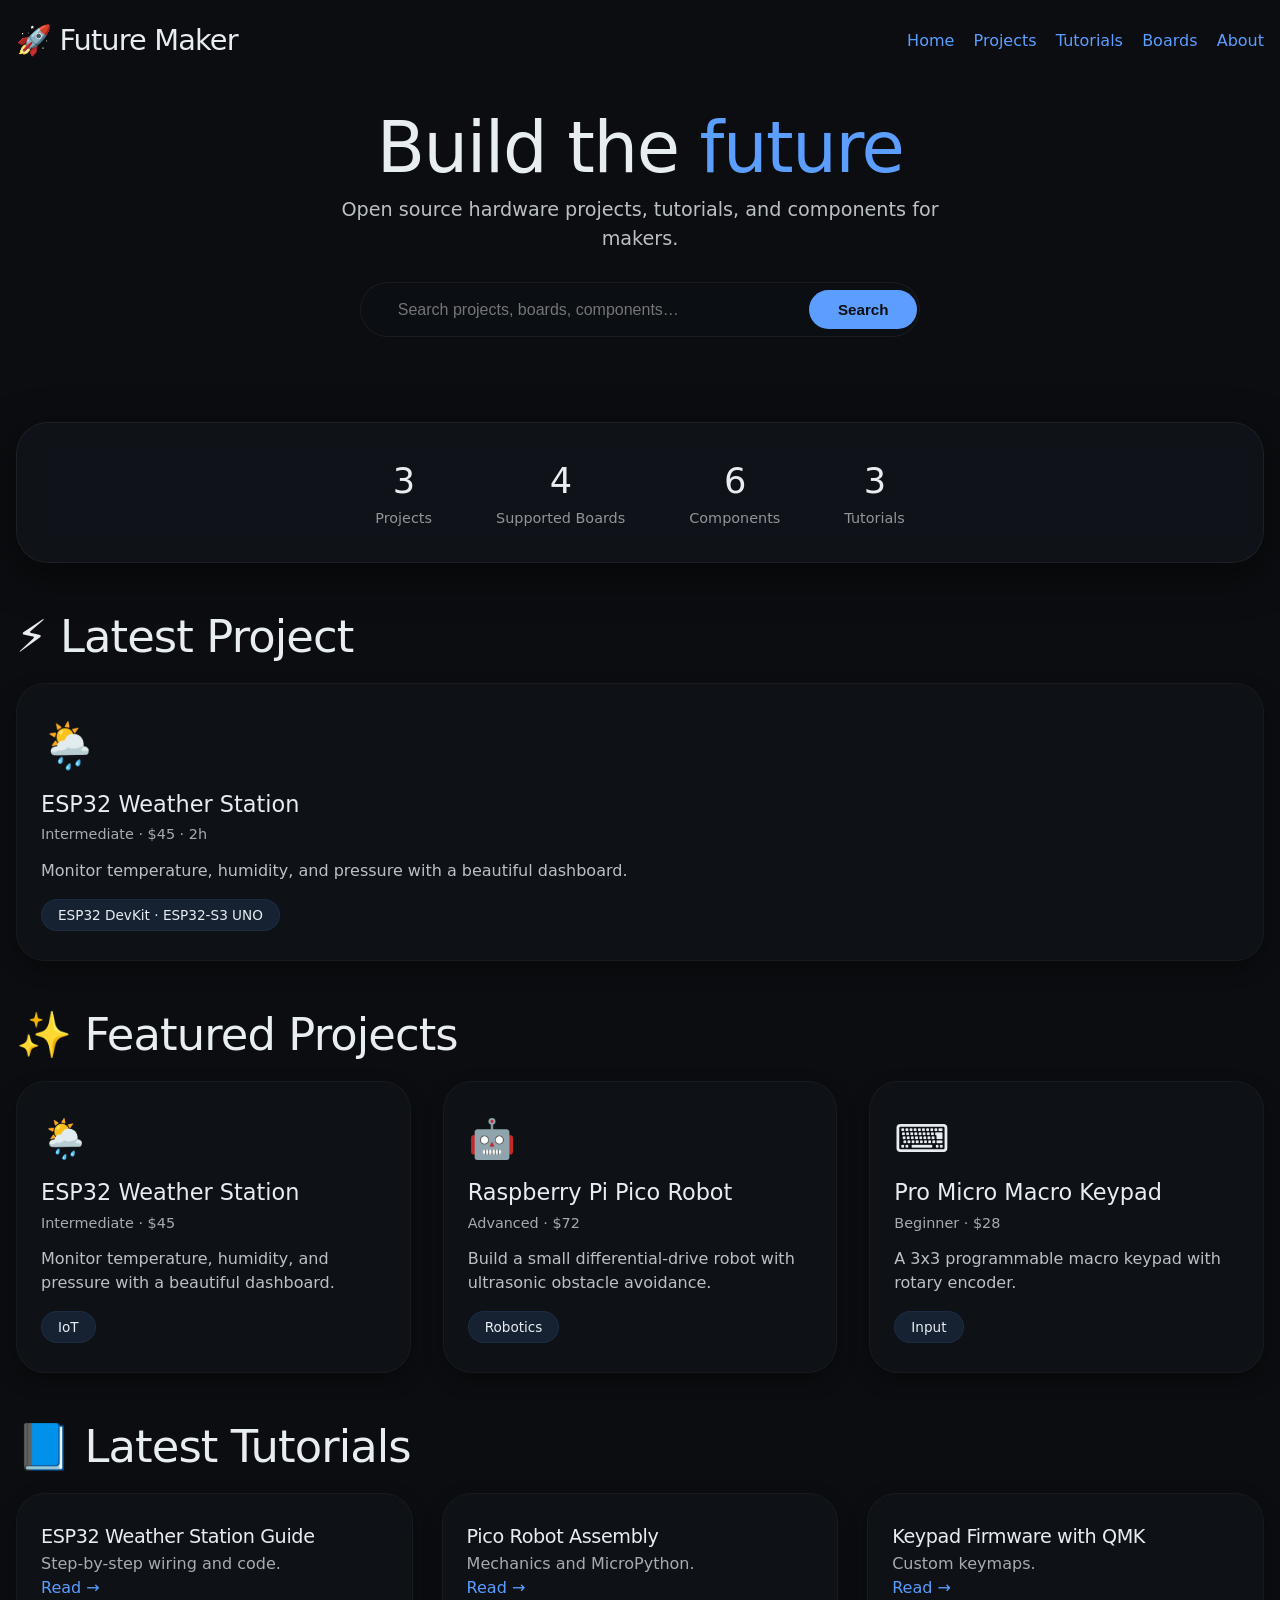
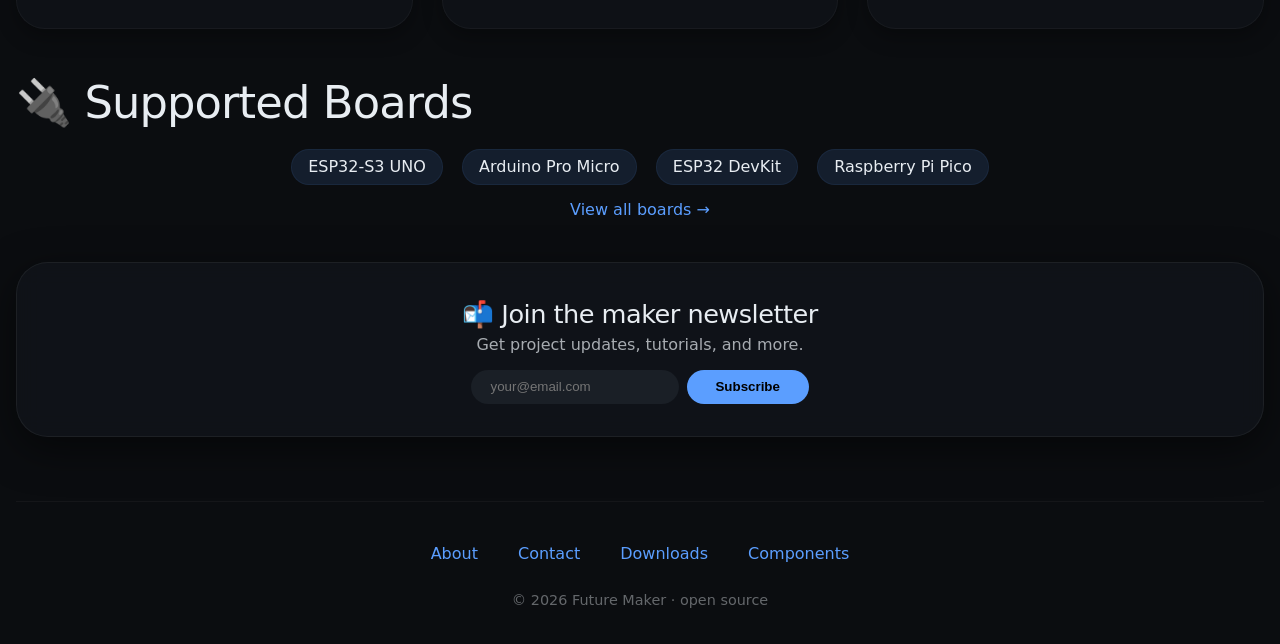
==== index.html @ 61c9a086 "Create index.html" ====
<!DOCTYPE html>
<html lang="en">
<head>
  <meta charset="UTF-8" />
  <meta name="viewport" content="width=device-width, initial-scale=1.0, maximum-scale=5" />
  <title>Future Maker · Build the future</title>
  <meta name="description" content="Future Maker – open source hardware projects, tutorials, and components for makers." />
  <link rel="icon" href="data:image/svg+xml,<svg xmlns='http://www.w3.org/2000/svg' viewBox='0 0 100 100'><text y='.9em' font-size='90'>🚀</text></svg>" />
  
  <!-- Open Graph / Twitter -->
  <meta property="og:title" content="Future Maker" />
  <meta property="og:description" content="Build the future with open source electronics." />
  <meta property="og:type" content="website" />
  <meta name="twitter:card" content="summary_large_image" />

  <style>
    /* ----- Reset & base ----- */
    * { margin: 0; padding: 0; box-sizing: border-box; }
    body {
      background: #0b0d10;
      color: #e8edf2;
      font-family: system-ui, -apple-system, 'Segoe UI', Roboto, 'Helvetica Neue', sans-serif;
      line-height: 1.5;
      padding: 0 1rem 2rem;
      min-height: 100vh;
      display: flex;
      flex-direction: column;
      align-items: center;
    }
    a { color: #5b9eff; text-decoration: none; }
    a:hover { color: #8bb8ff; }
    .container {
      max-width: 1280px;
      width: 100%;
    }

    /* ----- glassmorphism & cards ----- */
    .glass {
      background: rgba(20, 24, 30, 0.55);
      backdrop-filter: blur(12px) saturate(180%);
      -webkit-backdrop-filter: blur(12px) saturate(180%);
      border: 1px solid rgba(255, 255, 255, 0.06);
      border-radius: 2rem;
      box-shadow: 0 12px 40px rgba(0,0,0,0.5);
    }
    .card {
      background: rgba(16, 20, 26, 0.7);
      backdrop-filter: blur(6px);
      -webkit-backdrop-filter: blur(6px);
      border: 1px solid rgba(255,255,255,0.04);
      border-radius: 1.8rem;
      padding: 1.8rem 1.5rem;
      transition: transform 0.2s ease, box-shadow 0.3s ease;
      box-shadow: 0 8px 20px rgba(0,0,0,0.3);
    }
    .card:hover {
      transform: translateY(-6px);
      box-shadow: 0 18px 40px rgba(0,0,0,0.6);
      border-color: rgba(90, 158, 255, 0.15);
    }

    /* ----- layout helpers ----- */
    .grid-2 { display: grid; grid-template-columns: repeat(auto-fit, minmax(280px,1fr)); gap: 2rem; }
    .grid-3 { display: grid; grid-template-columns: repeat(auto-fit, minmax(240px,1fr)); gap: 1.8rem; }
    .flex { display: flex; flex-wrap: wrap; gap: 1.2rem; align-items: center; }
    .flex-between { display: flex; justify-content: space-between; align-items: center; flex-wrap: wrap; }
    .gap-1 { gap: 1rem; }
    .mt-2 { margin-top: 2.5rem; }
    .mb-1 { margin-bottom: 1rem; }
    .text-center { text-align: center; }
    .pill {
      background: rgba(90, 158, 255, 0.12);
      padding: 0.3rem 1rem;
      border-radius: 40px;
      font-size: 0.85rem;
      border: 1px solid rgba(90, 158, 255, 0.08);
      display: inline-block;
    }

    /* ----- typography ----- */
    h1, h2, h3 { font-weight: 500; letter-spacing: -0.02em; }
    h1 { font-size: clamp(2.6rem, 10vw, 4.4rem); line-height: 1.1; }
    h2 { font-size: clamp(2rem, 6vw, 2.8rem); margin-bottom: 0.8rem; }
    h3 { font-size: 1.6rem; font-weight: 450; }
    .hero-sub { font-size: 1.2rem; opacity: 0.8; max-width: 640px; margin: 0.5rem auto 1.8rem; }

    /* ----- search box ----- */
    .search-wrap {
      background: rgba(12, 16, 22, 0.7);
      backdrop-filter: blur(8px);
      border-radius: 60px;
      padding: 0.1rem 0.1rem 0.1rem 1.8rem;
      border: 1px solid rgba(255,255,255,0.06);
      display: flex;
      align-items: center;
      max-width: 560px;
      margin: 1.8rem auto;
      transition: border 0.2s;
    }
    .search-wrap:focus-within { border-color: #5b9eff; }
    .search-wrap input {
      background: transparent;
      border: none;
      padding: 1rem 0.5rem;
      font-size: 1rem;
      color: #f0f4fa;
      width: 100%;
      outline: none;
    }
    .search-wrap button {
      background: #5b9eff;
      border: none;
      color: #0b0d10;
      font-weight: 600;
      padding: 0.7rem 1.8rem;
      border-radius: 40px;
      cursor: pointer;
      transition: 0.15s;
      font-size: 0.95rem;
      white-space: nowrap;
    }
    .search-wrap button:hover { background: #7aafff; }

    /* ----- project cards (dynamic) ----- */
    .project-card .title { font-size: 1.4rem; font-weight: 500; margin: 0.5rem 0 0.2rem; }
    .project-card .meta { font-size: 0.9rem; opacity: 0.7; display: flex; gap: 1rem; flex-wrap: wrap; }
    .project-card .desc { margin: 0.8rem 0 1rem; opacity: 0.8; }

    /* ----- stats / chips ----- */
    .stat-grid { display: flex; flex-wrap: wrap; justify-content: center; gap: 2.5rem 4rem; }
    .stat-item { text-align: center; }
    .stat-number { font-size: 2.2rem; font-weight: 500; letter-spacing: -0.02em; }
    .stat-label { opacity: 0.6; font-size: 0.9rem; }

    /* ----- footer ----- */
    footer { margin-top: 4rem; padding: 2.5rem 0 0; border-top: 1px solid rgba(255,255,255,0.04); }
    .footer-links { display: flex; flex-wrap: wrap; gap: 1.5rem 2.5rem; justify-content: center; }

    /* ----- 404 / messages ----- */
    .not-found { padding: 4rem 1rem; text-align: center; }
    .not-found h2 { font-size: 3rem; }

    /* responsive */
    @media (max-width: 600px) {
      .search-wrap { flex-wrap: wrap; background: transparent; border: none; padding: 0; }
      .search-wrap input { background: rgba(12,16,22,0.7); border-radius: 60px; padding: 1rem 1.5rem; }
      .search-wrap button { width: 100%; margin-top: 0.5rem; }
    }
  </style>
</head>
<body>
<div class="container" id="app">
  <!-- header -->
  <header class="flex-between" style="padding: 1.2rem 0 0.5rem;">
    <span style="font-size: 1.8rem; font-weight: 500; letter-spacing: -0.03em;">🚀 Future Maker</span>
    <nav class="flex" style="gap: 0.2rem 1.2rem;">
      <a href="#" data-page="home">Home</a>
      <a href="#" data-page="projects">Projects</a>
      <a href="#" data-page="tutorials">Tutorials</a>
      <a href="#" data-page="boards">Boards</a>
      <a href="#" data-page="about">About</a>
    </nav>
  </header>

  <!-- dynamic content -->
  <main id="main-content">
    <!-- will be replaced by JS -->
  </main>

  <!-- footer -->
  <footer class="text-center">
    <div class="footer-links">
      <a href="#" data-page="about">About</a>
      <a href="#" data-page="contact">Contact</a>
      <a href="#" data-page="downloads">Downloads</a>
      <a href="#" data-page="components">Components</a>
    </div>
    <div style="margin-top: 1.5rem; opacity: 0.4; font-size: 0.9rem;">© 2026 Future Maker · open source</div>
  </footer>
</div>

<script>
  (function() {
    "use strict";

    // ---------- DATA (embedded JSON) ----------
    const PROJECTS = [
      {
        id: "esp32-weather",
        name: "ESP32 Weather Station",
        description: "Monitor temperature, humidity, and pressure with a beautiful dashboard.",
        difficulty: "Intermediate",
        cost: "$45",
        buildTime: "2h",
        boards: ["ESP32 DevKit", "ESP32-S3 UNO"],
        components: ["DHT22", "BMP280", "OLED 128x64"],
        image: "🌦️",
        category: "IoT",
        tutorial: "esp32-weather-tutorial",
        github: "https://github.com/futuremaker/weather",
        downloads: { zip: "#", pdf: "#", wiring: "#" }
      },
      {
        id: "pico-robot",
        name: "Raspberry Pi Pico Robot",
        description: "Build a small differential-drive robot with ultrasonic obstacle avoidance.",
        difficulty: "Advanced",
        cost: "$72",
        buildTime: "4h",
        boards: ["Raspberry Pi Pico"],
        components: ["HC-SR04", "L298N", "Motors", "Battery pack"],
        image: "🤖",
        category: "Robotics",
        tutorial: "pico-robot-tutorial",
        github: "https://github.com/futuremaker/pico-robot",
        downloads: { zip: "#", pdf: "#", wiring: "#" }
      },
      {
        id: "pro-micro-keypad",
        name: "Pro Micro Macro Keypad",
        description: "A 3x3 programmable macro keypad with rotary encoder.",
        difficulty: "Beginner",
        cost: "$28",
        buildTime: "1.5h",
        boards: ["Arduino Pro Micro"],
        components: ["Cherry MX switches", "Rotary encoder", "Keycaps"],
        image: "⌨️",
        category: "Input",
        tutorial: "pro-micro-keypad-tutorial",
        github: "https://github.com/futuremaker/keypad",
        downloads: { zip: "#", pdf: "#", wiring: "#" }
      }
    ];

    const TUTORIALS = [
      { id: "esp32-weather-tutorial", title: "ESP32 Weather Station Guide", desc: "Step-by-step wiring and code." },
      { id: "pico-robot-tutorial", title: "Pico Robot Assembly", desc: "Mechanics and MicroPython." },
      { id: "pro-micro-keypad-tutorial", title: "Keypad Firmware with QMK", desc: "Custom keymaps." }
    ];

    const BOARDS = [
      { name: "ESP32-S3 UNO", status: "stable", doc: "#", download: "#", github: "#" },
      { name: "Arduino Pro Micro", status: "stable", doc: "#", download: "#", github: "#" },
      { name: "ESP32 DevKit", status: "stable", doc: "#", download: "#", github: "#" },
      { name: "Raspberry Pi Pico", status: "preview", doc: "#", download: "#", github: "#" }
    ];

    const COMPONENTS = ["DHT22", "BMP280", "OLED 128x64", "HC-SR04", "L298N", "Cherry MX switches"];

    // ---------- DOM refs ----------
    const main = document.getElementById('main-content');

    // ---------- router ----------
    function navigate(page, params) {
      let html = '';
      switch (page) {
        case 'home': html = renderHome(); break;
        case 'projects': html = renderProjects(); break;
        case 'project-detail': html = renderProjectDetail(params?.id); break;
        case 'tutorials': html = renderTutorials(); break;
        case 'boards': html = renderBoards(); break;
        case 'components': html = renderComponents(); break;
        case 'about': html = renderAbout(); break;
        case 'contact': html = renderContact(); break;
        case 'downloads': html = renderDownloads(); break;
        case 'search': html = renderSearch(params?.q); break;
        default: html = render404();
      }
      main.innerHTML = html;
      // re-bind search if present
      const searchForm = main.querySelector('#search-form');
      if (searchForm) {
        searchForm.addEventListener('submit', (e) => {
          e.preventDefault();
          const inp = searchForm.querySelector('input');
          if (inp && inp.value.trim()) {
            navigate('search', { q: inp.value.trim() });
          }
        });
      }
      // re-bind click on cards (project detail)
      main.querySelectorAll('.project-card').forEach(card => {
        card.addEventListener('click', (e) => {
          const id = card.dataset.projectId;
          if (id) navigate('project-detail', { id });
        });
      });
      // navigation links inside main
      main.querySelectorAll('[data-page]').forEach(el => {
        el.addEventListener('click', (e) => {
          e.preventDefault();
          const p = el.dataset.page;
          if (p) navigate(p);
        });
      });
    }

    // ---------- PAGE RENDERERS ----------
    function renderHome() {
      const stats = [
        { num: PROJECTS.length, label: 'Projects' },
        { num: BOARDS.length, label: 'Supported Boards' },
        { num: COMPONENTS.length, label: 'Components' },
        { num: TUTORIALS.length, label: 'Tutorials' }
      ];
      return `
        <!-- hero -->
        <section class="text-center" style="padding: 2.5rem 0 1.5rem;">
          <h1>Build the <span style="color:#5b9eff;">future</span></h1>
          <p class="hero-sub">Open source hardware projects, tutorials, and components for makers.</p>
          <div class="search-wrap" id="search-form">
            <input type="text" placeholder="Search projects, boards, components…" id="search-input" />
            <button type="submit">Search</button>
          </div>
        </section>

        <!-- stats -->
        <section class="glass" style="padding: 2rem 1.5rem; margin: 2rem 0;">
          <div class="stat-grid">
            ${stats.map(s => `<div class="stat-item"><div class="stat-number">${s.num}</div><div class="stat-label">${s.label}</div></div>`).join('')}
          </div>
        </section>

        <!-- latest project -->
        <h2 class="mt-2">⚡ Latest Project</h2>
        <div class="card project-card" data-project-id="${PROJECTS[0].id}" style="cursor:pointer;">
          <div style="font-size:2.8rem;">${PROJECTS[0].image}</div>
          <div class="title">${PROJECTS[0].name}</div>
          <div class="meta">${PROJECTS[0].difficulty} · ${PROJECTS[0].cost} · ${PROJECTS[0].buildTime}</div>
          <div class="desc">${PROJECTS[0].description}</div>
          <div class="flex"><span class="pill">${PROJECTS[0].boards.join(' · ')}</span></div>
        </div>

        <!-- featured projects -->
        <h2 class="mt-2">✨ Featured Projects</h2>
        <div class="grid-2">
          ${PROJECTS.map(p => `
            <div class="card project-card" data-project-id="${p.id}" style="cursor:pointer;">
              <div style="font-size:2.4rem;">${p.image}</div>
              <div class="title">${p.name}</div>
              <div class="meta">${p.difficulty} · ${p.cost}</div>
              <div class="desc">${p.description}</div>
              <span class="pill">${p.category}</span>
            </div>
          `).join('')}
        </div>

        <!-- tutorials preview -->
        <h2 class="mt-2">📘 Latest Tutorials</h2>
        <div class="grid-3">
          ${TUTORIALS.map(t => `
            <div class="card" style="cursor:default;">
              <h3 style="font-size:1.2rem;">${t.title}</h3>
              <p style="opacity:0.7;">${t.desc}</p>
              <a href="#" data-page="tutorials">Read →</a>
            </div>
          `).join('')}
        </div>

        <!-- boards -->
        <h2 class="mt-2">🔌 Supported Boards</h2>
        <div class="flex" style="justify-content:center;">
          ${BOARDS.map(b => `<span class="pill" style="font-size:1rem;">${b.name}</span>`).join('')}
        </div>
        <div style="text-align:center;margin-top:0.8rem;"><a href="#" data-page="boards">View all boards →</a></div>

        <!-- newsletter -->
        <div class="glass" style="padding:2rem;margin:2.5rem 0;text-align:center;">
          <h3 style="font-weight:400;">📬 Join the maker newsletter</h3>
          <p style="opacity:0.7;">Get project updates, tutorials, and more.</p>
          <div style="display:flex;flex-wrap:wrap;gap:0.5rem;justify-content:center;margin-top:0.8rem;">
            <input type="email" placeholder="your@email.com" style="padding:0.6rem 1.2rem;border-radius:60px;border:none;background:#1a1f26;color:#fff;min-width:200px;" />
            <button style="background:#5b9eff;border:none;padding:0.6rem 1.8rem;border-radius:60px;font-weight:600;cursor:pointer;">Subscribe</button>
          </div>
        </div>
      `;
    }

    function renderProjects() {
      return `
        <h2 class="mt-2">All Projects</h2>
        <div class="grid-2">
          ${PROJECTS.map(p => `
            <div class="card project-card" data-project-id="${p.id}" style="cursor:pointer;">
              <div style="font-size:2.4rem;">${p.image}</div>
              <div class="title">${p.name}</div>
              <div class="meta">${p.difficulty} · ${p.cost} · ${p.buildTime}</div>
              <div class="desc">${p.description}</div>
              <span class="pill">${p.category}</span>
              <div style="margin-top:0.6rem;"><span class="pill">${p.boards.join(' · ')}</span></div>
            </div>
          `).join('')}
        </div>
      `;
    }

    function renderProjectDetail(id) {
      const p = PROJECTS.find(pr => pr.id === id);
      if (!p) return render404();
      return `
        <div class="card" style="margin-top:1.5rem;">
          <div style="font-size:4rem;">${p.image}</div>
          <h2>${p.name}</h2>
          <div class="flex"><span class="pill">${p.difficulty}</span><span class="pill">${p.cost}</span><span class="pill">${p.buildTime}</span></div>
          <p style="font-size:1.1rem;margin:1rem 0;">${p.description}</p>
          <div><strong>Boards:</strong> ${p.boards.join(', ')}</div>
          <div><strong>Components:</strong> ${p.components.join(', ')}</div>
          <div><strong>Category:</strong> ${p.category}</div>
          <div style="margin-top:1.5rem;display:flex;flex-wrap:wrap;gap:0.8rem;">
            <a href="${p.github}" target="_blank" class="pill" style="background:#1a1f26;">GitHub</a>
            <a href="#" class="pill">📄 PDF Guide</a>
            <a href="#" class="pill">📦 ZIP Package</a>
            <a href="#" class="pill">🔌 Wiring Diagram</a>
          </div>
          <div style="margin-top:1.2rem;background:rgba(255,255,255,0.03);padding:1rem;border-radius:1.2rem;">
            <p><strong>📘 Documentation</strong> — Full build guide, pinout, and code examples.</p>
            <p><strong>❓ FAQ</strong> · <strong>⚠️ Troubleshooting</strong> · <strong>📋 Changelog</strong></p>
          </div>
          <div style="margin-top:1rem;"><a href="#" data-page="projects">← Back to projects</a></div>
        </div>
      `;
    }

    function renderTutorials() {
      return `<h2 class="mt-2">📘 Tutorials</h2><div class="grid-2">${TUTORIALS.map(t => `<div class="card"><h3>${t.title}</h3><p>${t.desc}</p><span class="pill">read more</span></div>`).join('')}</div>`;
    }

    function renderBoards() {
      return `<h2 class="mt-2">🔌 Supported Boards</h2><div class="grid-2">${BOARDS.map(b => `<div class="card"><h3>${b.name}</h3><span class="pill">${b.status}</span><div class="flex" style="margin-top:0.5rem;"><a href="#">Docs</a><a href="#">Download</a><a href="#">GitHub</a></div></div>`).join('')}</div>`;
    }

    function renderComponents() {
      return `<h2 class="mt-2">🧩 Components Library</h2><div class="flex" style="justify-content:center;">${COMPONENTS.map(c => `<span class="pill" style="font-size:1.1rem;">${c}</span>`).join('')}</div>`;
    }

    function renderAbout() { return `<div class="card" style="margin-top:2rem;"><h2>About Future Maker</h2><p>We build open source hardware projects for everyone. From beginners to experts.</p></div>`; }
    function renderContact() { return `<div class="card" style="margin-top:2rem;"><h2>Contact</h2><p>📧 hello@futuremaker.dev</p><p>🐦 @futuremaker</p></div>`; }
    function renderDownloads() { return `<h2 class="mt-2">⬇️ Downloads</h2><div class="grid-2">${PROJECTS.map(p => `<div class="card"><h3>${p.name}</h3><div class="flex"><a href="#">Source</a><a href="#">PDF</a><a href="#">Wiring</a></div></div>`).join('')}</div>`; }

    function renderSearch(q) {
      if (!q) return renderHome();
      const results = PROJECTS.filter(p => p.name.toLowerCase().includes(q.toLowerCase()) || p.description.toLowerCase().includes(q.toLowerCase()) || p.boards.some(b => b.toLowerCase().includes(q.toLowerCase())) || p.components.some(c => c.toLowerCase().includes(q.toLowerCase())));
      if (!results.length) return `<div class="not-found"><h2>🔍 No results for “${q}”</h2><p>Try a different keyword.</p><a href="#" data-page="home">← Home</a></div>`;
      return `<h2 class="mt-2">Results for “${q}”</h2><div class="grid-2">${results.map(p => `<div class="card project-card" data-project-id="${p.id}" style="cursor:pointer;"><div style="font-size:2rem;">${p.image}</div><div class="title">${p.name}</div><div class="desc">${p.description}</div></div>`).join('')}</div>`;
    }

    function render404() { return `<div class="not-found"><h2>🚀 404</h2><p>Page not found.</p><a href="#" data-page="home">← Home</a></div>`; }

    // ---------- init navigation ----------
    document.addEventListener('DOMContentLoaded', function() {
      // global click on data-page links
      document.querySelectorAll('[data-page]').forEach(el => {
        el.addEventListener('click', (e) => {
          e.preventDefault();
          const p = el.dataset.page;
          if (p === 'search') {
            const q = document.getElementById('search-input')?.value;
            if (q) navigate('search', { q });
          } else {
            navigate(p);
          }
        });
      });
      // default home
      navigate('home');
    });

    // expose navigate for inline onclick (if needed)
    window.navigate = navigate;

  })();
</script>
</body>
</html>
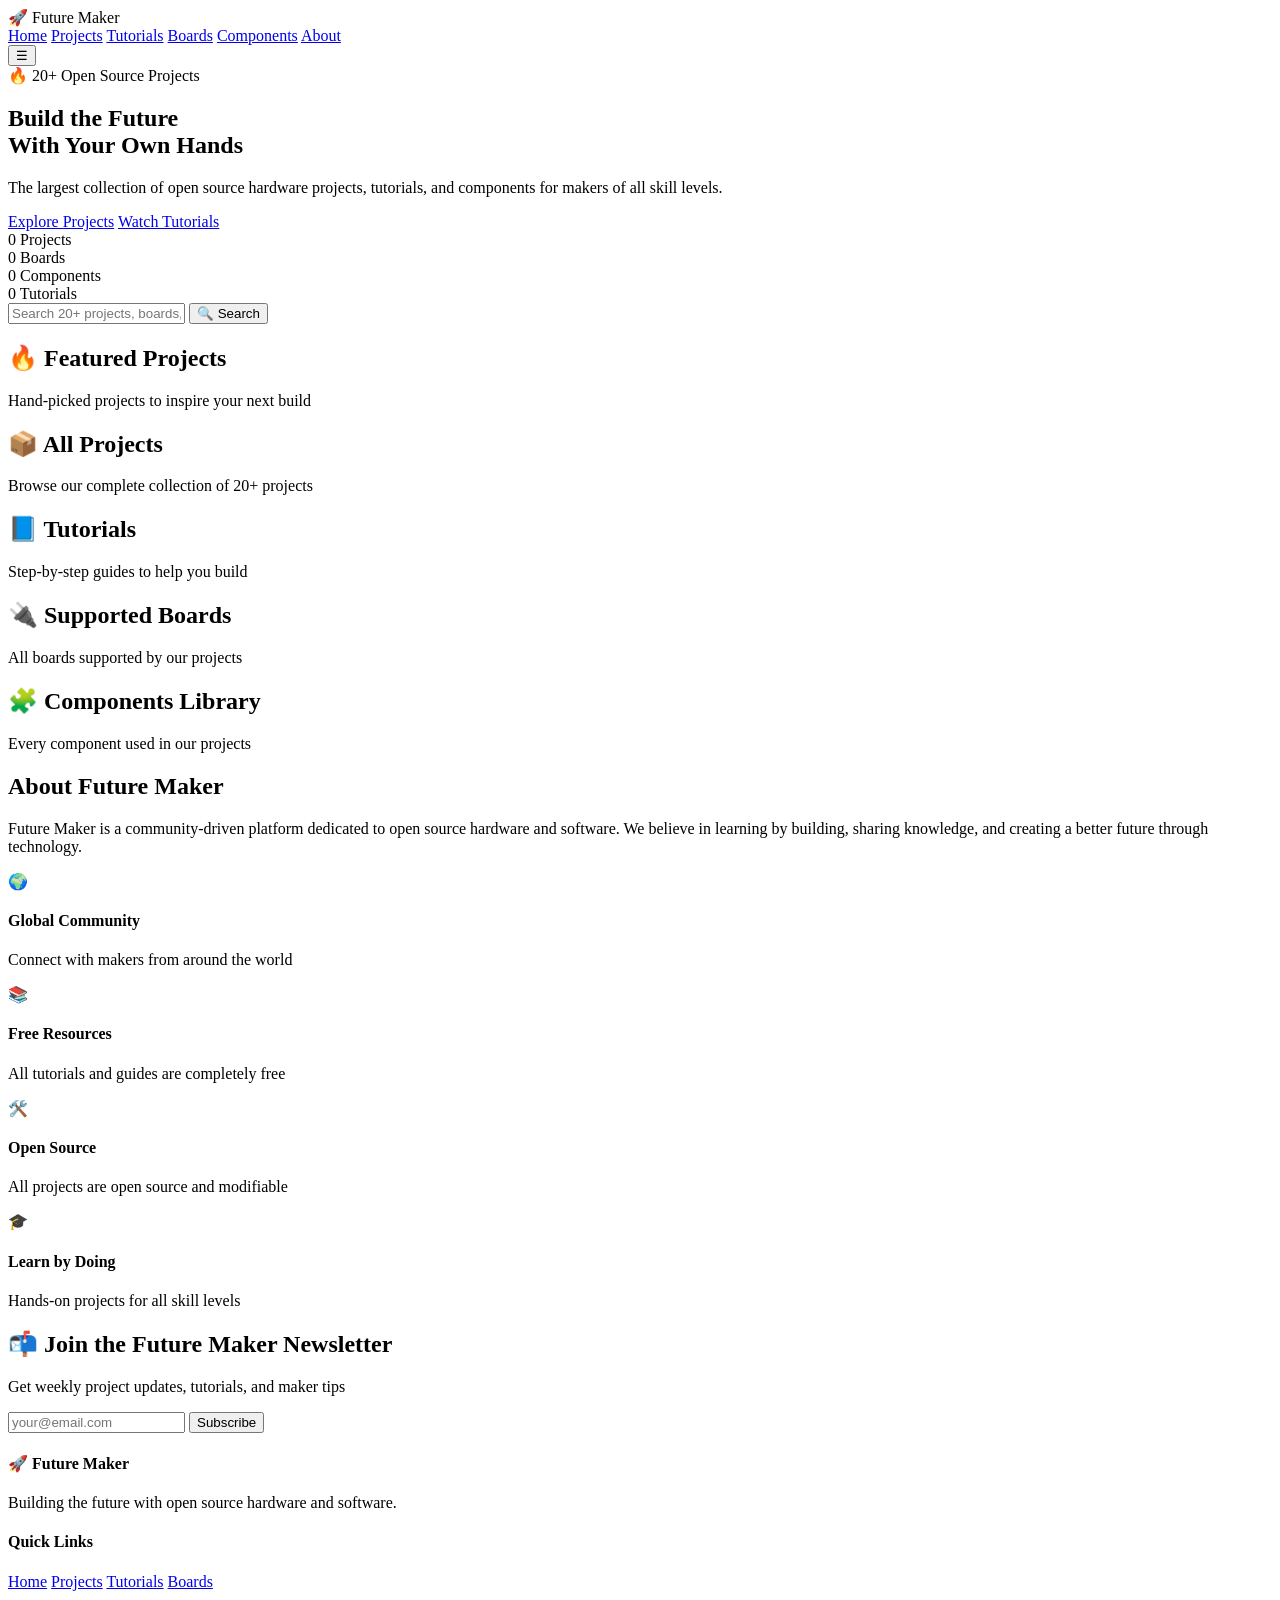
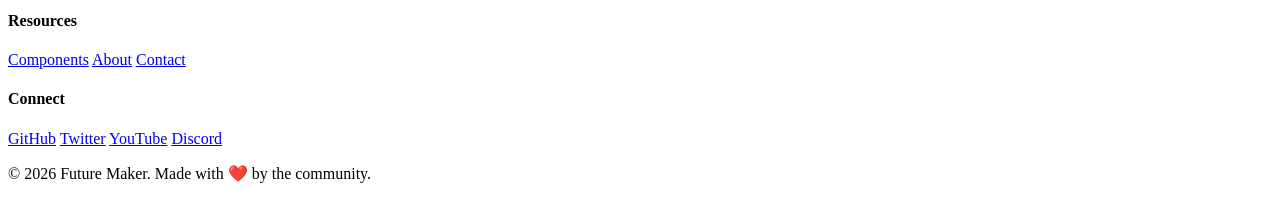
==== commit 933658ec: "Update index.html" ====
--- a/index.html
+++ b/index.html
@@ -1,474 +1,244 @@
 <!DOCTYPE html>
 <html lang="en">
 <head>
-  <meta charset="UTF-8" />
-  <meta name="viewport" content="width=device-width, initial-scale=1.0, maximum-scale=5" />
-  <title>Future Maker · Build the future</title>
-  <meta name="description" content="Future Maker – open source hardware projects, tutorials, and components for makers." />
-  <link rel="icon" href="data:image/svg+xml,<svg xmlns='http://www.w3.org/2000/svg' viewBox='0 0 100 100'><text y='.9em' font-size='90'>🚀</text></svg>" />
-  
-  <!-- Open Graph / Twitter -->
-  <meta property="og:title" content="Future Maker" />
-  <meta property="og:description" content="Build the future with open source electronics." />
-  <meta property="og:type" content="website" />
-  <meta name="twitter:card" content="summary_large_image" />
-
-  <style>
-    /* ----- Reset & base ----- */
-    * { margin: 0; padding: 0; box-sizing: border-box; }
-    body {
-      background: #0b0d10;
-      color: #e8edf2;
-      font-family: system-ui, -apple-system, 'Segoe UI', Roboto, 'Helvetica Neue', sans-serif;
-      line-height: 1.5;
-      padding: 0 1rem 2rem;
-      min-height: 100vh;
-      display: flex;
-      flex-direction: column;
-      align-items: center;
-    }
-    a { color: #5b9eff; text-decoration: none; }
-    a:hover { color: #8bb8ff; }
-    .container {
-      max-width: 1280px;
-      width: 100%;
-    }
-
-    /* ----- glassmorphism & cards ----- */
-    .glass {
-      background: rgba(20, 24, 30, 0.55);
-      backdrop-filter: blur(12px) saturate(180%);
-      -webkit-backdrop-filter: blur(12px) saturate(180%);
-      border: 1px solid rgba(255, 255, 255, 0.06);
-      border-radius: 2rem;
-      box-shadow: 0 12px 40px rgba(0,0,0,0.5);
-    }
-    .card {
-      background: rgba(16, 20, 26, 0.7);
-      backdrop-filter: blur(6px);
-      -webkit-backdrop-filter: blur(6px);
-      border: 1px solid rgba(255,255,255,0.04);
-      border-radius: 1.8rem;
-      padding: 1.8rem 1.5rem;
-      transition: transform 0.2s ease, box-shadow 0.3s ease;
-      box-shadow: 0 8px 20px rgba(0,0,0,0.3);
-    }
-    .card:hover {
-      transform: translateY(-6px);
-      box-shadow: 0 18px 40px rgba(0,0,0,0.6);
-      border-color: rgba(90, 158, 255, 0.15);
-    }
-
-    /* ----- layout helpers ----- */
-    .grid-2 { display: grid; grid-template-columns: repeat(auto-fit, minmax(280px,1fr)); gap: 2rem; }
-    .grid-3 { display: grid; grid-template-columns: repeat(auto-fit, minmax(240px,1fr)); gap: 1.8rem; }
-    .flex { display: flex; flex-wrap: wrap; gap: 1.2rem; align-items: center; }
-    .flex-between { display: flex; justify-content: space-between; align-items: center; flex-wrap: wrap; }
-    .gap-1 { gap: 1rem; }
-    .mt-2 { margin-top: 2.5rem; }
-    .mb-1 { margin-bottom: 1rem; }
-    .text-center { text-align: center; }
-    .pill {
-      background: rgba(90, 158, 255, 0.12);
-      padding: 0.3rem 1rem;
-      border-radius: 40px;
-      font-size: 0.85rem;
-      border: 1px solid rgba(90, 158, 255, 0.08);
-      display: inline-block;
-    }
-
-    /* ----- typography ----- */
-    h1, h2, h3 { font-weight: 500; letter-spacing: -0.02em; }
-    h1 { font-size: clamp(2.6rem, 10vw, 4.4rem); line-height: 1.1; }
-    h2 { font-size: clamp(2rem, 6vw, 2.8rem); margin-bottom: 0.8rem; }
-    h3 { font-size: 1.6rem; font-weight: 450; }
-    .hero-sub { font-size: 1.2rem; opacity: 0.8; max-width: 640px; margin: 0.5rem auto 1.8rem; }
-
-    /* ----- search box ----- */
-    .search-wrap {
-      background: rgba(12, 16, 22, 0.7);
-      backdrop-filter: blur(8px);
-      border-radius: 60px;
-      padding: 0.1rem 0.1rem 0.1rem 1.8rem;
-      border: 1px solid rgba(255,255,255,0.06);
-      display: flex;
-      align-items: center;
-      max-width: 560px;
-      margin: 1.8rem auto;
-      transition: border 0.2s;
-    }
-    .search-wrap:focus-within { border-color: #5b9eff; }
-    .search-wrap input {
-      background: transparent;
-      border: none;
-      padding: 1rem 0.5rem;
-      font-size: 1rem;
-      color: #f0f4fa;
-      width: 100%;
-      outline: none;
-    }
-    .search-wrap button {
-      background: #5b9eff;
-      border: none;
-      color: #0b0d10;
-      font-weight: 600;
-      padding: 0.7rem 1.8rem;
-      border-radius: 40px;
-      cursor: pointer;
-      transition: 0.15s;
-      font-size: 0.95rem;
-      white-space: nowrap;
-    }
-    .search-wrap button:hover { background: #7aafff; }
-
-    /* ----- project cards (dynamic) ----- */
-    .project-card .title { font-size: 1.4rem; font-weight: 500; margin: 0.5rem 0 0.2rem; }
-    .project-card .meta { font-size: 0.9rem; opacity: 0.7; display: flex; gap: 1rem; flex-wrap: wrap; }
-    .project-card .desc { margin: 0.8rem 0 1rem; opacity: 0.8; }
-
-    /* ----- stats / chips ----- */
-    .stat-grid { display: flex; flex-wrap: wrap; justify-content: center; gap: 2.5rem 4rem; }
-    .stat-item { text-align: center; }
-    .stat-number { font-size: 2.2rem; font-weight: 500; letter-spacing: -0.02em; }
-    .stat-label { opacity: 0.6; font-size: 0.9rem; }
-
-    /* ----- footer ----- */
-    footer { margin-top: 4rem; padding: 2.5rem 0 0; border-top: 1px solid rgba(255,255,255,0.04); }
-    .footer-links { display: flex; flex-wrap: wrap; gap: 1.5rem 2.5rem; justify-content: center; }
-
-    /* ----- 404 / messages ----- */
-    .not-found { padding: 4rem 1rem; text-align: center; }
-    .not-found h2 { font-size: 3rem; }
-
-    /* responsive */
-    @media (max-width: 600px) {
-      .search-wrap { flex-wrap: wrap; background: transparent; border: none; padding: 0; }
-      .search-wrap input { background: rgba(12,16,22,0.7); border-radius: 60px; padding: 1rem 1.5rem; }
-      .search-wrap button { width: 100%; margin-top: 0.5rem; }
-    }
-  </style>
+    <meta charset="UTF-8" />
+    <meta name="viewport" content="width=device-width, initial-scale=1.0" />
+    <title>Future Maker - Build the Future</title>
+    <meta name="description" content="The largest open source hardware community. 20+ projects, tutorials, and components." />
+    <link rel="icon" href="data:image/svg+xml,<svg xmlns='http://www.w3.org/2000/svg' viewBox='0 0 100 100'><text y='.9em' font-size='90'>🚀</text></svg>" />
+    
+    <!-- Open Graph -->
+    <meta property="og:title" content="Future Maker" />
+    <meta property="og:description" content="Build the future with open source electronics." />
+    <meta property="og:type" content="website" />
+    <meta name="twitter:card" content="summary_large_image" />
+    
+    <link rel="stylesheet" href="css/style.css" />
 </head>
 <body>
-<div class="container" id="app">
-  <!-- header -->
-  <header class="flex-between" style="padding: 1.2rem 0 0.5rem;">
-    <span style="font-size: 1.8rem; font-weight: 500; letter-spacing: -0.03em;">🚀 Future Maker</span>
-    <nav class="flex" style="gap: 0.2rem 1.2rem;">
-      <a href="#" data-page="home">Home</a>
-      <a href="#" data-page="projects">Projects</a>
-      <a href="#" data-page="tutorials">Tutorials</a>
-      <a href="#" data-page="boards">Boards</a>
-      <a href="#" data-page="about">About</a>
-    </nav>
-  </header>
-
-  <!-- dynamic content -->
-  <main id="main-content">
-    <!-- will be replaced by JS -->
-  </main>
-
-  <!-- footer -->
-  <footer class="text-center">
-    <div class="footer-links">
-      <a href="#" data-page="about">About</a>
-      <a href="#" data-page="contact">Contact</a>
-      <a href="#" data-page="downloads">Downloads</a>
-      <a href="#" data-page="components">Components</a>
-    </div>
-    <div style="margin-top: 1.5rem; opacity: 0.4; font-size: 0.9rem;">© 2026 Future Maker · open source</div>
-  </footer>
-</div>
-
-<script>
-  (function() {
-    "use strict";
-
-    // ---------- DATA (embedded JSON) ----------
-    const PROJECTS = [
-      {
-        id: "esp32-weather",
-        name: "ESP32 Weather Station",
-        description: "Monitor temperature, humidity, and pressure with a beautiful dashboard.",
-        difficulty: "Intermediate",
-        cost: "$45",
-        buildTime: "2h",
-        boards: ["ESP32 DevKit", "ESP32-S3 UNO"],
-        components: ["DHT22", "BMP280", "OLED 128x64"],
-        image: "🌦️",
-        category: "IoT",
-        tutorial: "esp32-weather-tutorial",
-        github: "https://github.com/futuremaker/weather",
-        downloads: { zip: "#", pdf: "#", wiring: "#" }
-      },
-      {
-        id: "pico-robot",
-        name: "Raspberry Pi Pico Robot",
-        description: "Build a small differential-drive robot with ultrasonic obstacle avoidance.",
-        difficulty: "Advanced",
-        cost: "$72",
-        buildTime: "4h",
-        boards: ["Raspberry Pi Pico"],
-        components: ["HC-SR04", "L298N", "Motors", "Battery pack"],
-        image: "🤖",
-        category: "Robotics",
-        tutorial: "pico-robot-tutorial",
-        github: "https://github.com/futuremaker/pico-robot",
-        downloads: { zip: "#", pdf: "#", wiring: "#" }
-      },
-      {
-        id: "pro-micro-keypad",
-        name: "Pro Micro Macro Keypad",
-        description: "A 3x3 programmable macro keypad with rotary encoder.",
-        difficulty: "Beginner",
-        cost: "$28",
-        buildTime: "1.5h",
-        boards: ["Arduino Pro Micro"],
-        components: ["Cherry MX switches", "Rotary encoder", "Keycaps"],
-        image: "⌨️",
-        category: "Input",
-        tutorial: "pro-micro-keypad-tutorial",
-        github: "https://github.com/futuremaker/keypad",
-        downloads: { zip: "#", pdf: "#", wiring: "#" }
-      }
-    ];
-
-    const TUTORIALS = [
-      { id: "esp32-weather-tutorial", title: "ESP32 Weather Station Guide", desc: "Step-by-step wiring and code." },
-      { id: "pico-robot-tutorial", title: "Pico Robot Assembly", desc: "Mechanics and MicroPython." },
-      { id: "pro-micro-keypad-tutorial", title: "Keypad Firmware with QMK", desc: "Custom keymaps." }
-    ];
-
-    const BOARDS = [
-      { name: "ESP32-S3 UNO", status: "stable", doc: "#", download: "#", github: "#" },
-      { name: "Arduino Pro Micro", status: "stable", doc: "#", download: "#", github: "#" },
-      { name: "ESP32 DevKit", status: "stable", doc: "#", download: "#", github: "#" },
-      { name: "Raspberry Pi Pico", status: "preview", doc: "#", download: "#", github: "#" }
-    ];
-
-    const COMPONENTS = ["DHT22", "BMP280", "OLED 128x64", "HC-SR04", "L298N", "Cherry MX switches"];
-
-    // ---------- DOM refs ----------
-    const main = document.getElementById('main-content');
-
-    // ---------- router ----------
-    function navigate(page, params) {
-      let html = '';
-      switch (page) {
-        case 'home': html = renderHome(); break;
-        case 'projects': html = renderProjects(); break;
-        case 'project-detail': html = renderProjectDetail(params?.id); break;
-        case 'tutorials': html = renderTutorials(); break;
-        case 'boards': html = renderBoards(); break;
-        case 'components': html = renderComponents(); break;
-        case 'about': html = renderAbout(); break;
-        case 'contact': html = renderContact(); break;
-        case 'downloads': html = renderDownloads(); break;
-        case 'search': html = renderSearch(params?.q); break;
-        default: html = render404();
-      }
-      main.innerHTML = html;
-      // re-bind search if present
-      const searchForm = main.querySelector('#search-form');
-      if (searchForm) {
-        searchForm.addEventListener('submit', (e) => {
-          e.preventDefault();
-          const inp = searchForm.querySelector('input');
-          if (inp && inp.value.trim()) {
-            navigate('search', { q: inp.value.trim() });
-          }
-        });
-      }
-      // re-bind click on cards (project detail)
-      main.querySelectorAll('.project-card').forEach(card => {
-        card.addEventListener('click', (e) => {
-          const id = card.dataset.projectId;
-          if (id) navigate('project-detail', { id });
-        });
-      });
-      // navigation links inside main
-      main.querySelectorAll('[data-page]').forEach(el => {
-        el.addEventListener('click', (e) => {
-          e.preventDefault();
-          const p = el.dataset.page;
-          if (p) navigate(p);
-        });
-      });
-    }
-
-    // ---------- PAGE RENDERERS ----------
-    function renderHome() {
-      const stats = [
-        { num: PROJECTS.length, label: 'Projects' },
-        { num: BOARDS.length, label: 'Supported Boards' },
-        { num: COMPONENTS.length, label: 'Components' },
-        { num: TUTORIALS.length, label: 'Tutorials' }
-      ];
-      return `
-        <!-- hero -->
-        <section class="text-center" style="padding: 2.5rem 0 1.5rem;">
-          <h1>Build the <span style="color:#5b9eff;">future</span></h1>
-          <p class="hero-sub">Open source hardware projects, tutorials, and components for makers.</p>
-          <div class="search-wrap" id="search-form">
-            <input type="text" placeholder="Search projects, boards, components…" id="search-input" />
-            <button type="submit">Search</button>
-          </div>
-        </section>
-
-        <!-- stats -->
-        <section class="glass" style="padding: 2rem 1.5rem; margin: 2rem 0;">
-          <div class="stat-grid">
-            ${stats.map(s => `<div class="stat-item"><div class="stat-number">${s.num}</div><div class="stat-label">${s.label}</div></div>`).join('')}
-          </div>
-        </section>
-
-        <!-- latest project -->
-        <h2 class="mt-2">⚡ Latest Project</h2>
-        <div class="card project-card" data-project-id="${PROJECTS[0].id}" style="cursor:pointer;">
-          <div style="font-size:2.8rem;">${PROJECTS[0].image}</div>
-          <div class="title">${PROJECTS[0].name}</div>
-          <div class="meta">${PROJECTS[0].difficulty} · ${PROJECTS[0].cost} · ${PROJECTS[0].buildTime}</div>
-          <div class="desc">${PROJECTS[0].description}</div>
-          <div class="flex"><span class="pill">${PROJECTS[0].boards.join(' · ')}</span></div>
+    <!-- ===== HEADER ===== -->
+    <header class="header">
+        <div class="container">
+            <div class="header-content">
+                <div class="logo">
+                    <span class="logo-icon">🚀</span>
+                    <span class="logo-text">Future Maker</span>
+                </div>
+                <nav class="main-nav">
+                    <a href="index.html" class="active">Home</a>
+                    <a href="index.html#projects">Projects</a>
+                    <a href="index.html#tutorials">Tutorials</a>
+                    <a href="index.html#boards">Boards</a>
+                    <a href="index.html#components">Components</a>
+                    <a href="index.html#about">About</a>
+                </nav>
+                <button class="menu-toggle" id="menuToggle">☰</button>
+            </div>
         </div>
-
-        <!-- featured projects -->
-        <h2 class="mt-2">✨ Featured Projects</h2>
-        <div class="grid-2">
-          ${PROJECTS.map(p => `
-            <div class="card project-card" data-project-id="${p.id}" style="cursor:pointer;">
-              <div style="font-size:2.4rem;">${p.image}</div>
-              <div class="title">${p.name}</div>
-              <div class="meta">${p.difficulty} · ${p.cost}</div>
-              <div class="desc">${p.description}</div>
-              <span class="pill">${p.category}</span>
-            </div>
-          `).join('')}
+    </header>
+
+    <!-- ===== MAIN CONTENT ===== -->
+    <main>
+        <!-- ===== HERO SECTION - MASSIVE ===== -->
+        <section class="hero">
+            <div class="container">
+                <div class="hero-content">
+                    <div class="hero-badge">🔥 20+ Open Source Projects</div>
+                    <h1 class="hero-title">
+                        Build the <span class="gradient-text">Future</span><br />
+                        With Your Own Hands
+                    </h1>
+                    <p class="hero-subtitle">
+                        The largest collection of open source hardware projects, tutorials, 
+                        and components for makers of all skill levels.
+                    </p>
+                    <div class="hero-actions">
+                        <a href="#projects" class="btn btn-primary">Explore Projects</a>
+                        <a href="#tutorials" class="btn btn-secondary">Watch Tutorials</a>
+                    </div>
+                    <div class="hero-stats">
+                        <div class="stat-item">
+                            <span class="stat-number" id="projectCount">0</span>
+                            <span class="stat-label">Projects</span>
+                        </div>
+                        <div class="stat-item">
+                            <span class="stat-number" id="boardCount">0</span>
+                            <span class="stat-label">Boards</span>
+                        </div>
+                        <div class="stat-item">
+                            <span class="stat-number" id="componentCount">0</span>
+                            <span class="stat-label">Components</span>
+                        </div>
+                        <div class="stat-item">
+                            <span class="stat-number" id="tutorialCount">0</span>
+                            <span class="stat-label">Tutorials</span>
+                        </div>
+                    </div>
+                </div>
+            </div>
+        </section>
+
+        <!-- ===== SEARCH SECTION ===== -->
+        <section class="search-section">
+            <div class="container">
+                <div class="search-box">
+                    <input type="text" id="searchInput" placeholder="Search 20+ projects, boards, components..." />
+                    <button id="searchBtn">🔍 Search</button>
+                </div>
+            </div>
+        </section>
+
+        <!-- ===== FEATURED PROJECTS ===== -->
+        <section id="projects" class="projects-section">
+            <div class="container">
+                <div class="section-header">
+                    <h2>🔥 Featured Projects</h2>
+                    <p class="section-subtitle">Hand-picked projects to inspire your next build</p>
+                </div>
+                <div class="projects-grid" id="featuredProjects">
+                    <!-- Loaded by JavaScript -->
+                </div>
+            </div>
+        </section>
+
+        <!-- ===== ALL PROJECTS ===== -->
+        <section class="projects-section">
+            <div class="container">
+                <div class="section-header">
+                    <h2>📦 All Projects</h2>
+                    <p class="section-subtitle">Browse our complete collection of 20+ projects</p>
+                </div>
+                <div class="projects-grid" id="allProjects">
+                    <!-- Loaded by JavaScript -->
+                </div>
+            </div>
+        </section>
+
+        <!-- ===== TUTORIALS ===== -->
+        <section id="tutorials" class="tutorials-section">
+            <div class="container">
+                <div class="section-header">
+                    <h2>📘 Tutorials</h2>
+                    <p class="section-subtitle">Step-by-step guides to help you build</p>
+                </div>
+                <div class="tutorials-grid" id="tutorialsList">
+                    <!-- Loaded by JavaScript -->
+                </div>
+            </div>
+        </section>
+
+        <!-- ===== BOARDS ===== -->
+        <section id="boards" class="boards-section">
+            <div class="container">
+                <div class="section-header">
+                    <h2>🔌 Supported Boards</h2>
+                    <p class="section-subtitle">All boards supported by our projects</p>
+                </div>
+                <div class="boards-grid" id="boardsList">
+                    <!-- Loaded by JavaScript -->
+                </div>
+            </div>
+        </section>
+
+        <!-- ===== COMPONENTS ===== -->
+        <section id="components" class="components-section">
+            <div class="container">
+                <div class="section-header">
+                    <h2>🧩 Components Library</h2>
+                    <p class="section-subtitle">Every component used in our projects</p>
+                </div>
+                <div class="components-list" id="componentsList">
+                    <!-- Loaded by JavaScript -->
+                </div>
+            </div>
+        </section>
+
+        <!-- ===== ABOUT ===== -->
+        <section id="about" class="about-section">
+            <div class="container">
+                <div class="about-content">
+                    <h2>About Future Maker</h2>
+                    <p>
+                        Future Maker is a community-driven platform dedicated to open source 
+                        hardware and software. We believe in learning by building, sharing 
+                        knowledge, and creating a better future through technology.
+                    </p>
+                    <div class="about-features">
+                        <div class="about-feature">
+                            <span class="feature-icon">🌍</span>
+                            <h4>Global Community</h4>
+                            <p>Connect with makers from around the world</p>
+                        </div>
+                        <div class="about-feature">
+                            <span class="feature-icon">📚</span>
+                            <h4>Free Resources</h4>
+                            <p>All tutorials and guides are completely free</p>
+                        </div>
+                        <div class="about-feature">
+                            <span class="feature-icon">🛠️</span>
+                            <h4>Open Source</h4>
+                            <p>All projects are open source and modifiable</p>
+                        </div>
+                        <div class="about-feature">
+                            <span class="feature-icon">🎓</span>
+                            <h4>Learn by Doing</h4>
+                            <p>Hands-on projects for all skill levels</p>
+                        </div>
+                    </div>
+                </div>
+            </div>
+        </section>
+
+        <!-- ===== NEWSLETTER ===== -->
+        <section class="newsletter-section">
+            <div class="container">
+                <div class="newsletter-card">
+                    <h2>📬 Join the Future Maker Newsletter</h2>
+                    <p>Get weekly project updates, tutorials, and maker tips</p>
+                    <div class="newsletter-form">
+                        <input type="email" placeholder="your@email.com" />
+                        <button class="btn btn-primary">Subscribe</button>
+                    </div>
+                </div>
+            </div>
+        </section>
+    </main>
+
+    <!-- ===== FOOTER ===== -->
+    <footer class="footer">
+        <div class="container">
+            <div class="footer-grid">
+                <div class="footer-section">
+                    <h4>🚀 Future Maker</h4>
+                    <p>Building the future with open source hardware and software.</p>
+                </div>
+                <div class="footer-section">
+                    <h4>Quick Links</h4>
+                    <a href="index.html">Home</a>
+                    <a href="index.html#projects">Projects</a>
+                    <a href="index.html#tutorials">Tutorials</a>
+                    <a href="index.html#boards">Boards</a>
+                </div>
+                <div class="footer-section">
+                    <h4>Resources</h4>
+                    <a href="index.html#components">Components</a>
+                    <a href="index.html#about">About</a>
+                    <a href="#">Contact</a>
+                </div>
+                <div class="footer-section">
+                    <h4>Connect</h4>
+                    <a href="#">GitHub</a>
+                    <a href="#">Twitter</a>
+                    <a href="#">YouTube</a>
+                    <a href="#">Discord</a>
+                </div>
+            </div>
+            <div class="footer-bottom">
+                <p>&copy; 2026 Future Maker. Made with ❤️ by the community.</p>
+            </div>
         </div>
-
-        <!-- tutorials preview -->
-        <h2 class="mt-2">📘 Latest Tutorials</h2>
-        <div class="grid-3">
-          ${TUTORIALS.map(t => `
-            <div class="card" style="cursor:default;">
-              <h3 style="font-size:1.2rem;">${t.title}</h3>
-              <p style="opacity:0.7;">${t.desc}</p>
-              <a href="#" data-page="tutorials">Read →</a>
-            </div>
-          `).join('')}
-        </div>
-
-        <!-- boards -->
-        <h2 class="mt-2">🔌 Supported Boards</h2>
-        <div class="flex" style="justify-content:center;">
-          ${BOARDS.map(b => `<span class="pill" style="font-size:1rem;">${b.name}</span>`).join('')}
-        </div>
-        <div style="text-align:center;margin-top:0.8rem;"><a href="#" data-page="boards">View all boards →</a></div>
-
-        <!-- newsletter -->
-        <div class="glass" style="padding:2rem;margin:2.5rem 0;text-align:center;">
-          <h3 style="font-weight:400;">📬 Join the maker newsletter</h3>
-          <p style="opacity:0.7;">Get project updates, tutorials, and more.</p>
-          <div style="display:flex;flex-wrap:wrap;gap:0.5rem;justify-content:center;margin-top:0.8rem;">
-            <input type="email" placeholder="your@email.com" style="padding:0.6rem 1.2rem;border-radius:60px;border:none;background:#1a1f26;color:#fff;min-width:200px;" />
-            <button style="background:#5b9eff;border:none;padding:0.6rem 1.8rem;border-radius:60px;font-weight:600;cursor:pointer;">Subscribe</button>
-          </div>
-        </div>
-      `;
-    }
-
-    function renderProjects() {
-      return `
-        <h2 class="mt-2">All Projects</h2>
-        <div class="grid-2">
-          ${PROJECTS.map(p => `
-            <div class="card project-card" data-project-id="${p.id}" style="cursor:pointer;">
-              <div style="font-size:2.4rem;">${p.image}</div>
-              <div class="title">${p.name}</div>
-              <div class="meta">${p.difficulty} · ${p.cost} · ${p.buildTime}</div>
-              <div class="desc">${p.description}</div>
-              <span class="pill">${p.category}</span>
-              <div style="margin-top:0.6rem;"><span class="pill">${p.boards.join(' · ')}</span></div>
-            </div>
-          `).join('')}
-        </div>
-      `;
-    }
-
-    function renderProjectDetail(id) {
-      const p = PROJECTS.find(pr => pr.id === id);
-      if (!p) return render404();
-      return `
-        <div class="card" style="margin-top:1.5rem;">
-          <div style="font-size:4rem;">${p.image}</div>
-          <h2>${p.name}</h2>
-          <div class="flex"><span class="pill">${p.difficulty}</span><span class="pill">${p.cost}</span><span class="pill">${p.buildTime}</span></div>
-          <p style="font-size:1.1rem;margin:1rem 0;">${p.description}</p>
-          <div><strong>Boards:</strong> ${p.boards.join(', ')}</div>
-          <div><strong>Components:</strong> ${p.components.join(', ')}</div>
-          <div><strong>Category:</strong> ${p.category}</div>
-          <div style="margin-top:1.5rem;display:flex;flex-wrap:wrap;gap:0.8rem;">
-            <a href="${p.github}" target="_blank" class="pill" style="background:#1a1f26;">GitHub</a>
-            <a href="#" class="pill">📄 PDF Guide</a>
-            <a href="#" class="pill">📦 ZIP Package</a>
-            <a href="#" class="pill">🔌 Wiring Diagram</a>
-          </div>
-          <div style="margin-top:1.2rem;background:rgba(255,255,255,0.03);padding:1rem;border-radius:1.2rem;">
-            <p><strong>📘 Documentation</strong> — Full build guide, pinout, and code examples.</p>
-            <p><strong>❓ FAQ</strong> · <strong>⚠️ Troubleshooting</strong> · <strong>📋 Changelog</strong></p>
-          </div>
-          <div style="margin-top:1rem;"><a href="#" data-page="projects">← Back to projects</a></div>
-        </div>
-      `;
-    }
-
-    function renderTutorials() {
-      return `<h2 class="mt-2">📘 Tutorials</h2><div class="grid-2">${TUTORIALS.map(t => `<div class="card"><h3>${t.title}</h3><p>${t.desc}</p><span class="pill">read more</span></div>`).join('')}</div>`;
-    }
-
-    function renderBoards() {
-      return `<h2 class="mt-2">🔌 Supported Boards</h2><div class="grid-2">${BOARDS.map(b => `<div class="card"><h3>${b.name}</h3><span class="pill">${b.status}</span><div class="flex" style="margin-top:0.5rem;"><a href="#">Docs</a><a href="#">Download</a><a href="#">GitHub</a></div></div>`).join('')}</div>`;
-    }
-
-    function renderComponents() {
-      return `<h2 class="mt-2">🧩 Components Library</h2><div class="flex" style="justify-content:center;">${COMPONENTS.map(c => `<span class="pill" style="font-size:1.1rem;">${c}</span>`).join('')}</div>`;
-    }
-
-    function renderAbout() { return `<div class="card" style="margin-top:2rem;"><h2>About Future Maker</h2><p>We build open source hardware projects for everyone. From beginners to experts.</p></div>`; }
-    function renderContact() { return `<div class="card" style="margin-top:2rem;"><h2>Contact</h2><p>📧 hello@futuremaker.dev</p><p>🐦 @futuremaker</p></div>`; }
-    function renderDownloads() { return `<h2 class="mt-2">⬇️ Downloads</h2><div class="grid-2">${PROJECTS.map(p => `<div class="card"><h3>${p.name}</h3><div class="flex"><a href="#">Source</a><a href="#">PDF</a><a href="#">Wiring</a></div></div>`).join('')}</div>`; }
-
-    function renderSearch(q) {
-      if (!q) return renderHome();
-      const results = PROJECTS.filter(p => p.name.toLowerCase().includes(q.toLowerCase()) || p.description.toLowerCase().includes(q.toLowerCase()) || p.boards.some(b => b.toLowerCase().includes(q.toLowerCase())) || p.components.some(c => c.toLowerCase().includes(q.toLowerCase())));
-      if (!results.length) return `<div class="not-found"><h2>🔍 No results for “${q}”</h2><p>Try a different keyword.</p><a href="#" data-page="home">← Home</a></div>`;
-      return `<h2 class="mt-2">Results for “${q}”</h2><div class="grid-2">${results.map(p => `<div class="card project-card" data-project-id="${p.id}" style="cursor:pointer;"><div style="font-size:2rem;">${p.image}</div><div class="title">${p.name}</div><div class="desc">${p.description}</div></div>`).join('')}</div>`;
-    }
-
-    function render404() { return `<div class="not-found"><h2>🚀 404</h2><p>Page not found.</p><a href="#" data-page="home">← Home</a></div>`; }
-
-    // ---------- init navigation ----------
-    document.addEventListener('DOMContentLoaded', function() {
-      // global click on data-page links
-      document.querySelectorAll('[data-page]').forEach(el => {
-        el.addEventListener('click', (e) => {
-          e.preventDefault();
-          const p = el.dataset.page;
-          if (p === 'search') {
-            const q = document.getElementById('search-input')?.value;
-            if (q) navigate('search', { q });
-          } else {
-            navigate(p);
-          }
-        });
-      });
-      // default home
-      navigate('home');
-    });
-
-    // expose navigate for inline onclick (if needed)
-    window.navigate = navigate;
-
-  })();
-</script>
+    </footer>
+
+    <script src="js/app.js"></script>
 </body>
 </html>
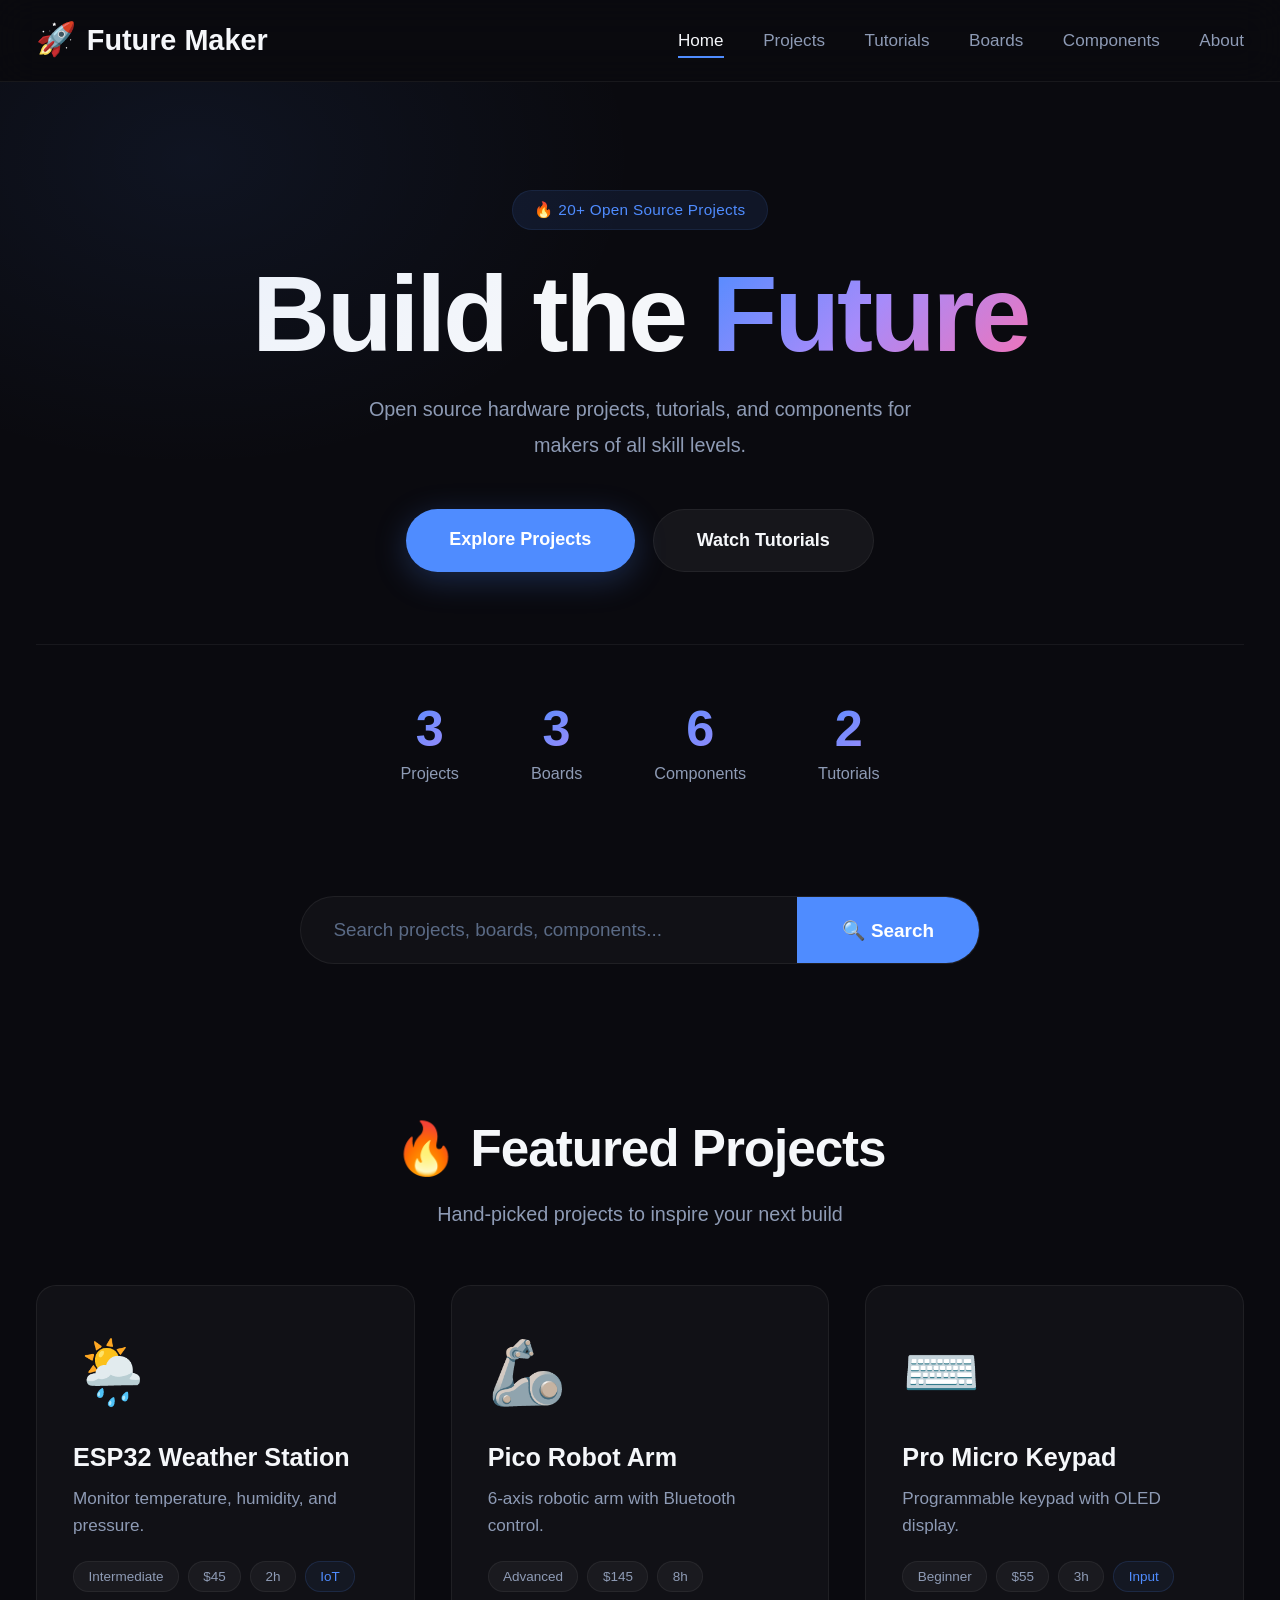
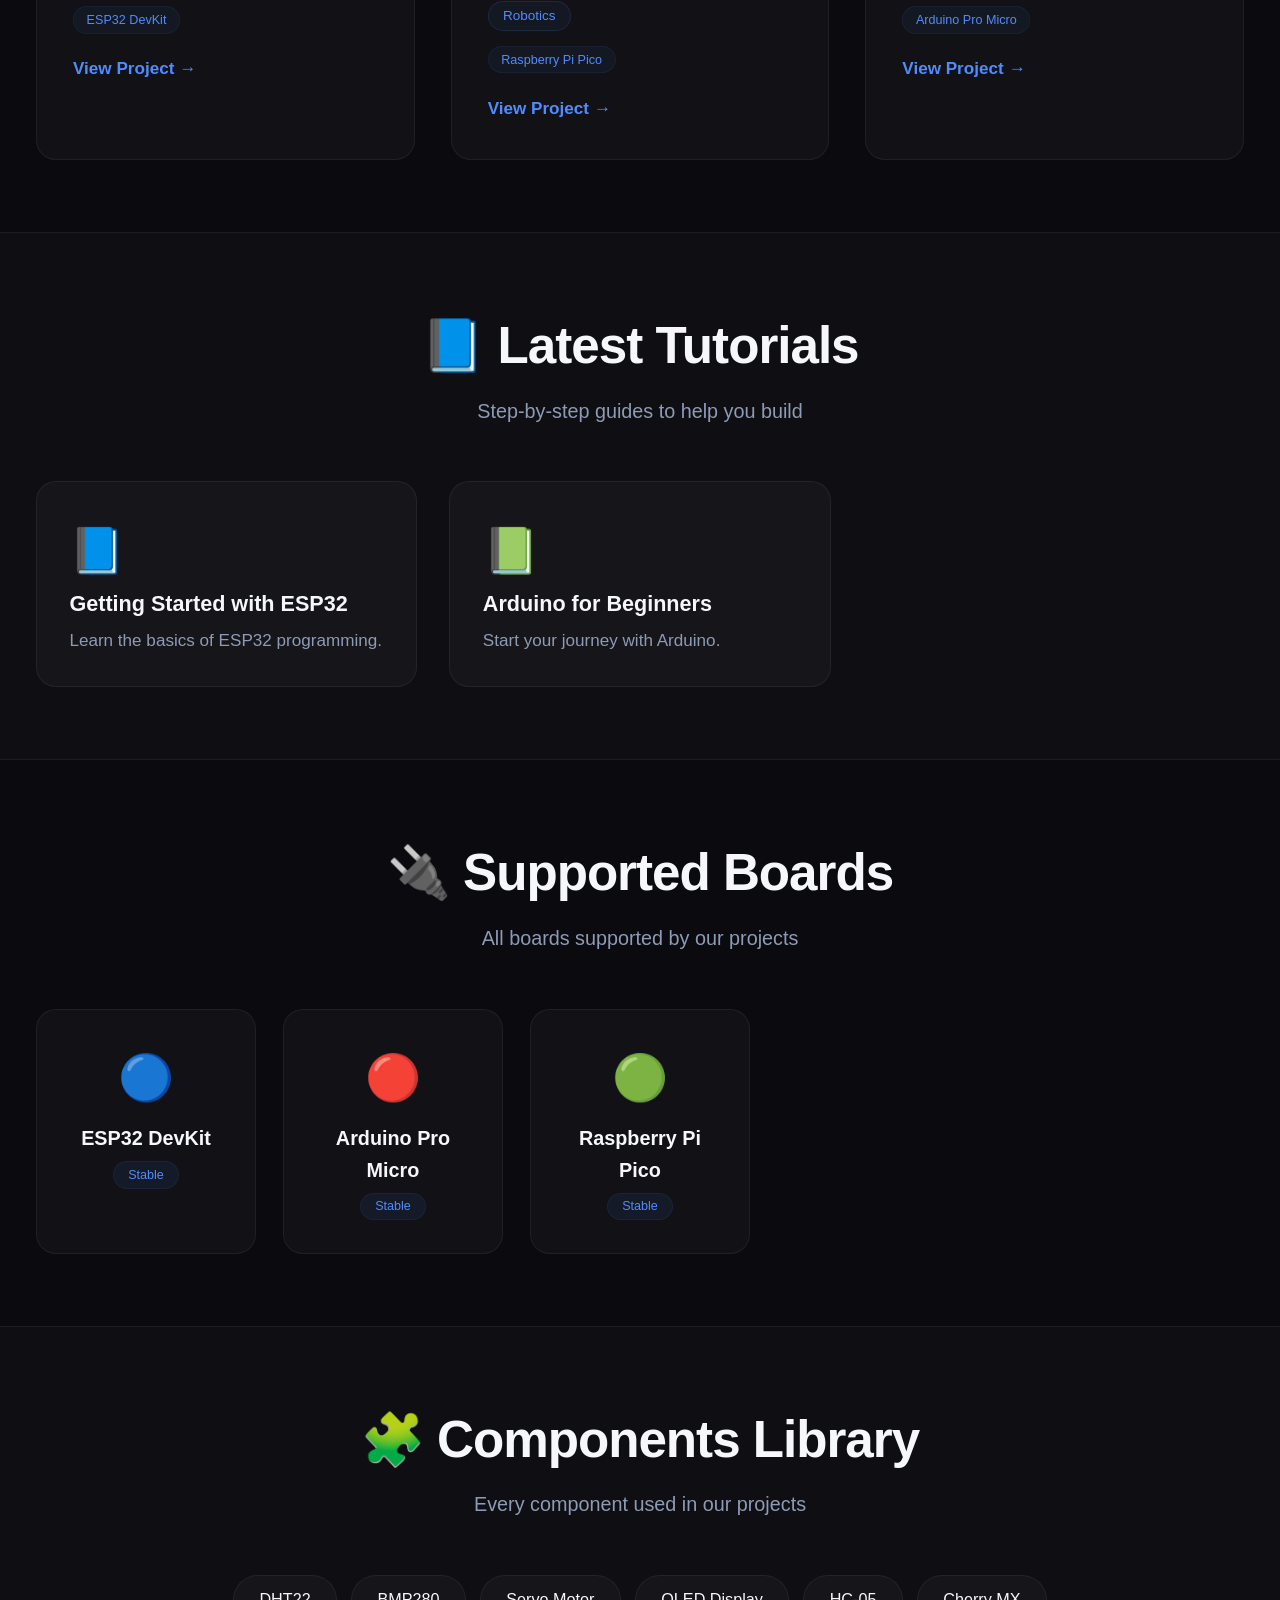
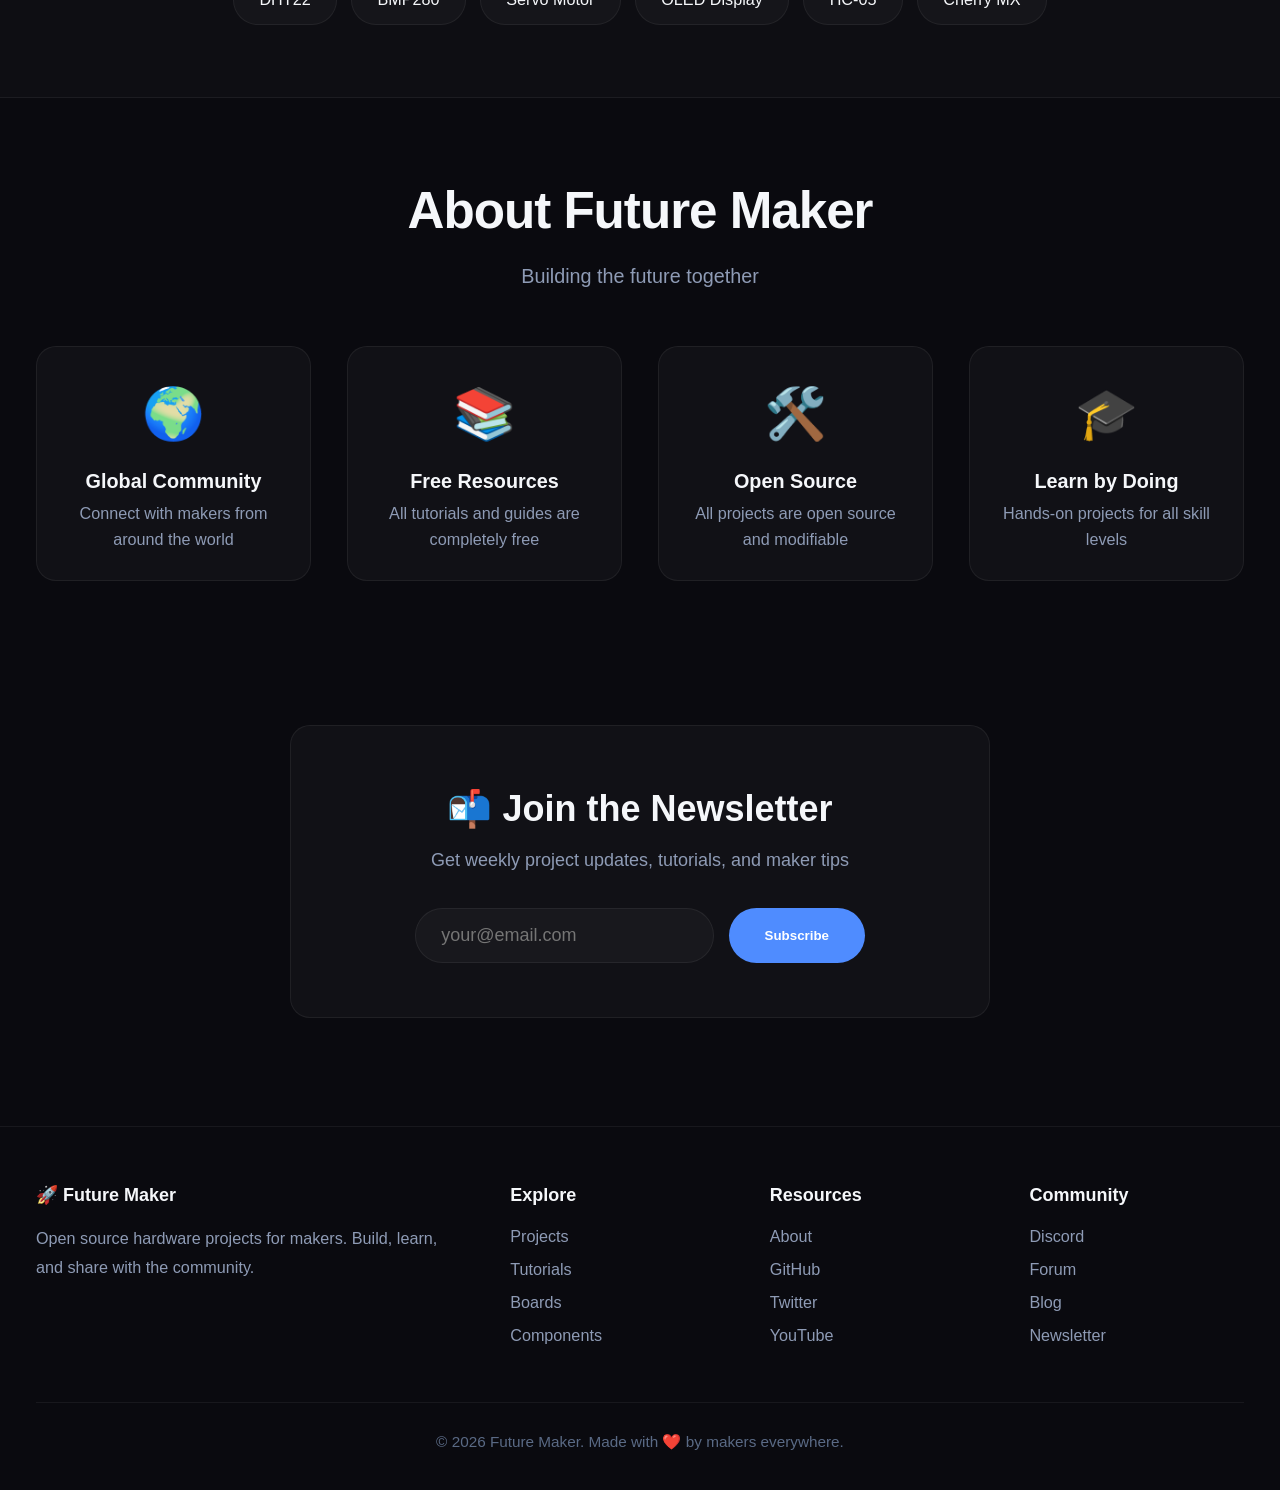
==== commit 4b2074c0: "Update index.html" ====
--- a/index.html
+++ b/index.html
@@ -3,242 +3,1742 @@
 <head>
     <meta charset="UTF-8" />
     <meta name="viewport" content="width=device-width, initial-scale=1.0" />
-    <title>Future Maker - Build the Future</title>
-    <meta name="description" content="The largest open source hardware community. 20+ projects, tutorials, and components." />
+    <title>Future Maker · Build the future</title>
+    <meta name="description" content="Open source hardware projects for makers. Build, learn, and share." />
     <link rel="icon" href="data:image/svg+xml,<svg xmlns='http://www.w3.org/2000/svg' viewBox='0 0 100 100'><text y='.9em' font-size='90'>🚀</text></svg>" />
     
-    <!-- Open Graph -->
-    <meta property="og:title" content="Future Maker" />
-    <meta property="og:description" content="Build the future with open source electronics." />
-    <meta property="og:type" content="website" />
-    <meta name="twitter:card" content="summary_large_image" />
-    
-    <link rel="stylesheet" href="css/style.css" />
+    <style>
+        /* ============================================================
+           CSS VARIABLES
+           ============================================================ */
+        :root {
+            --bg: #0a0a0f;
+            --bg-card: rgba(255, 255, 255, 0.03);
+            --bg-card-hover: rgba(255, 255, 255, 0.06);
+            --text: #f5f7fa;
+            --text-secondary: #8e9bb5;
+            --text-muted: #5a6a85;
+            --accent: #4f8cff;
+            --accent-glow: rgba(79, 140, 255, 0.25);
+            --border: rgba(255, 255, 255, 0.06);
+            --border-hover: rgba(79, 140, 255, 0.2);
+            --radius: 20px;
+            --radius-sm: 12px;
+            --shadow: 0 20px 60px rgba(0, 0, 0, 0.5);
+            --transition: all 0.3s cubic-bezier(0.25, 0.46, 0.45, 0.94);
+        }
+
+        /* ============================================================
+           RESET & BASE
+           ============================================================ */
+        * {
+            margin: 0;
+            padding: 0;
+            box-sizing: border-box;
+        }
+
+        html {
+            scroll-behavior: smooth;
+            font-size: 18px;
+        }
+
+        body {
+            background: var(--bg);
+            color: var(--text);
+            font-family: -apple-system, BlinkMacSystemFont, 'SF Pro Display', 'Segoe UI', Roboto, sans-serif;
+            line-height: 1.6;
+            min-height: 100vh;
+            -webkit-font-smoothing: antialiased;
+        }
+
+        a {
+            color: var(--accent);
+            text-decoration: none;
+            transition: var(--transition);
+        }
+
+        a:hover {
+            color: #6fa0ff;
+        }
+
+        /* ============================================================
+           SCROLLBAR
+           ============================================================ */
+        ::-webkit-scrollbar {
+            width: 8px;
+        }
+        ::-webkit-scrollbar-track {
+            background: var(--bg);
+        }
+        ::-webkit-scrollbar-thumb {
+            background: var(--accent);
+            border-radius: 10px;
+        }
+
+        /* ============================================================
+           UTILITY
+           ============================================================ */
+        .container {
+            max-width: 1280px;
+            margin: 0 auto;
+            padding: 0 2rem;
+        }
+
+        .gradient-text {
+            background: linear-gradient(135deg, #4f8cff, #a78bfa, #f472b6);
+            -webkit-background-clip: text;
+            -webkit-text-fill-color: transparent;
+            background-clip: text;
+        }
+
+        .btn {
+            display: inline-block;
+            padding: 0.9rem 2.4rem;
+            border-radius: 50px;
+            font-weight: 600;
+            font-size: 1rem;
+            border: none;
+            cursor: pointer;
+            transition: var(--transition);
+        }
+
+        .btn-primary {
+            background: var(--accent);
+            color: #fff;
+            box-shadow: 0 8px 32px var(--accent-glow);
+        }
+
+        .btn-primary:hover {
+            background: #6fa0ff;
+            transform: translateY(-2px);
+            box-shadow: 0 12px 48px var(--accent-glow);
+        }
+
+        .btn-secondary {
+            background: rgba(255, 255, 255, 0.05);
+            color: var(--text);
+            border: 1px solid var(--border);
+        }
+
+        .btn-secondary:hover {
+            background: rgba(255, 255, 255, 0.08);
+            transform: translateY(-2px);
+        }
+
+        /* ============================================================
+           HEADER
+           ============================================================ */
+        header {
+            position: sticky;
+            top: 0;
+            z-index: 100;
+            background: rgba(10, 10, 15, 0.7);
+            backdrop-filter: blur(20px);
+            -webkit-backdrop-filter: blur(20px);
+            border-bottom: 1px solid var(--border);
+            padding: 0.8rem 0;
+        }
+
+        .header-inner {
+            display: flex;
+            align-items: center;
+            justify-content: space-between;
+        }
+
+        .logo {
+            font-size: 1.6rem;
+            font-weight: 700;
+            display: flex;
+            align-items: center;
+            gap: 0.6rem;
+        }
+
+        .logo-icon {
+            font-size: 1.8rem;
+        }
+
+        nav {
+            display: flex;
+            gap: 2.2rem;
+            align-items: center;
+        }
+
+        nav a {
+            color: var(--text-secondary);
+            font-size: 0.95rem;
+            font-weight: 500;
+            transition: var(--transition);
+            position: relative;
+        }
+
+        nav a::after {
+            content: '';
+            position: absolute;
+            bottom: -4px;
+            left: 0;
+            width: 0;
+            height: 2px;
+            background: var(--accent);
+            transition: var(--transition);
+        }
+
+        nav a:hover {
+            color: var(--text);
+        }
+
+        nav a:hover::after {
+            width: 100%;
+        }
+
+        nav a.active {
+            color: var(--text);
+        }
+
+        nav a.active::after {
+            width: 100%;
+        }
+
+        .menu-toggle {
+            display: none;
+            background: none;
+            border: none;
+            color: var(--text);
+            font-size: 1.8rem;
+            cursor: pointer;
+        }
+
+        /* ============================================================
+           HERO
+           ============================================================ */
+        .hero {
+            padding: 6rem 0 4rem;
+            text-align: center;
+            position: relative;
+            overflow: hidden;
+        }
+
+        .hero::before {
+            content: '';
+            position: absolute;
+            top: -30%;
+            left: -20%;
+            width: 70%;
+            height: 80%;
+            background: radial-gradient(ellipse, rgba(79, 140, 255, 0.08), transparent 70%);
+            pointer-events: none;
+        }
+
+        .hero-badge {
+            display: inline-block;
+            background: rgba(79, 140, 255, 0.1);
+            padding: 0.4rem 1.2rem;
+            border-radius: 50px;
+            font-size: 0.85rem;
+            color: var(--accent);
+            border: 1px solid rgba(79, 140, 255, 0.1);
+            margin-bottom: 1.5rem;
+            font-weight: 500;
+            letter-spacing: 0.02em;
+        }
+
+        .hero h1 {
+            font-size: clamp(3rem, 10vw, 6rem);
+            font-weight: 800;
+            line-height: 1.05;
+            letter-spacing: -0.03em;
+            margin-bottom: 1.2rem;
+        }
+
+        .hero p {
+            font-size: clamp(1.1rem, 1.5vw, 1.3rem);
+            color: var(--text-secondary);
+            max-width: 600px;
+            margin: 0 auto 2.5rem;
+            line-height: 1.8;
+        }
+
+        .hero-actions {
+            display: flex;
+            gap: 1rem;
+            justify-content: center;
+            flex-wrap: wrap;
+            margin-bottom: 4rem;
+        }
+
+        /* ============================================================
+           STATS
+           ============================================================ */
+        .stats {
+            display: flex;
+            justify-content: center;
+            gap: 4rem;
+            padding-top: 3rem;
+            border-top: 1px solid var(--border);
+            flex-wrap: wrap;
+        }
+
+        .stat-item {
+            text-align: center;
+        }
+
+        .stat-number {
+            font-size: 2.8rem;
+            font-weight: 800;
+            background: linear-gradient(135deg, #4f8cff, #a78bfa);
+            -webkit-background-clip: text;
+            -webkit-text-fill-color: transparent;
+            background-clip: text;
+            display: block;
+            line-height: 1.2;
+        }
+
+        .stat-label {
+            color: var(--text-secondary);
+            font-size: 0.9rem;
+            font-weight: 500;
+        }
+
+        /* ============================================================
+           SEARCH
+           ============================================================ */
+        .search-section {
+            padding: 2rem 0 4rem;
+        }
+
+        .search-box {
+            max-width: 680px;
+            margin: 0 auto;
+            display: flex;
+            background: rgba(255, 255, 255, 0.03);
+            border: 1px solid var(--border);
+            border-radius: 60px;
+            overflow: hidden;
+            transition: var(--transition);
+        }
+
+        .search-box:focus-within {
+            border-color: var(--accent);
+            box-shadow: 0 0 40px rgba(79, 140, 255, 0.06);
+        }
+
+        .search-box input {
+            flex: 1;
+            padding: 1.2rem 1.8rem;
+            background: transparent;
+            border: none;
+            color: var(--text);
+            font-size: 1.05rem;
+            outline: none;
+        }
+
+        .search-box input::placeholder {
+            color: var(--text-muted);
+        }
+
+        .search-box button {
+            padding: 1.2rem 2.5rem;
+            background: var(--accent);
+            border: none;
+            color: #fff;
+            font-weight: 600;
+            font-size: 1.05rem;
+            cursor: pointer;
+            transition: var(--transition);
+        }
+
+        .search-box button:hover {
+            background: #6fa0ff;
+        }
+
+        /* ============================================================
+           SECTION HEADER
+           ============================================================ */
+        .section-header {
+            text-align: center;
+            margin-bottom: 3rem;
+        }
+
+        .section-header h2 {
+            font-size: clamp(2rem, 4vw, 3rem);
+            font-weight: 700;
+            letter-spacing: -0.02em;
+            margin-bottom: 0.5rem;
+        }
+
+        .section-header p {
+            color: var(--text-secondary);
+            font-size: 1.1rem;
+        }
+
+        /* ============================================================
+           PROJECTS GRID
+           ============================================================ */
+        .projects-section {
+            padding: 4rem 0;
+        }
+
+        .projects-grid {
+            display: grid;
+            grid-template-columns: repeat(auto-fill, minmax(340px, 1fr));
+            gap: 2rem;
+        }
+
+        .project-card {
+            background: var(--bg-card);
+            border: 1px solid var(--border);
+            border-radius: var(--radius);
+            padding: 2rem;
+            transition: var(--transition);
+            cursor: pointer;
+            position: relative;
+            overflow: hidden;
+        }
+
+        .project-card::before {
+            content: '';
+            position: absolute;
+            top: 0;
+            left: 0;
+            right: 0;
+            bottom: 0;
+            background: linear-gradient(135deg, rgba(79, 140, 255, 0.02), transparent);
+            opacity: 0;
+            transition: var(--transition);
+        }
+
+        .project-card:hover {
+            background: var(--bg-card-hover);
+            border-color: var(--border-hover);
+            transform: translateY(-6px);
+            box-shadow: var(--shadow);
+        }
+
+        .project-card:hover::before {
+            opacity: 1;
+        }
+
+        .project-card .icon {
+            font-size: 3.5rem;
+            display: block;
+            margin-bottom: 0.8rem;
+        }
+
+        .project-card h3 {
+            font-size: 1.4rem;
+            font-weight: 600;
+            margin-bottom: 0.4rem;
+        }
+
+        .project-card .desc {
+            color: var(--text-secondary);
+            font-size: 0.95rem;
+            line-height: 1.6;
+            margin-bottom: 1.2rem;
+        }
+
+        .project-card .tags {
+            display: flex;
+            flex-wrap: wrap;
+            gap: 0.5rem;
+        }
+
+        .project-card .tag {
+            background: rgba(255, 255, 255, 0.04);
+            padding: 0.2rem 0.8rem;
+            border-radius: 50px;
+            font-size: 0.75rem;
+            color: var(--text-secondary);
+            border: 1px solid var(--border);
+        }
+
+        .project-card .tag.accent {
+            color: var(--accent);
+            border-color: rgba(79, 140, 255, 0.15);
+            background: rgba(79, 140, 255, 0.06);
+        }
+
+        .project-card .boards {
+            display: flex;
+            flex-wrap: wrap;
+            gap: 0.4rem;
+            margin-top: 0.8rem;
+        }
+
+        .project-card .board-tag {
+            background: rgba(79, 140, 255, 0.06);
+            padding: 0.15rem 0.7rem;
+            border-radius: 50px;
+            font-size: 0.7rem;
+            color: var(--accent);
+            border: 1px solid rgba(79, 140, 255, 0.08);
+        }
+
+        .project-card .view-link {
+            display: inline-block;
+            margin-top: 1.2rem;
+            font-weight: 600;
+            font-size: 0.95rem;
+            color: var(--accent);
+        }
+
+        .project-card .view-link::after {
+            content: ' →';
+            transition: var(--transition);
+        }
+
+        .project-card:hover .view-link::after {
+            transform: translateX(4px);
+        }
+
+        /* ============================================================
+           TUTORIALS
+           ============================================================ */
+        .tutorials-section {
+            padding: 4rem 0;
+            background: rgba(255, 255, 255, 0.015);
+            border-top: 1px solid var(--border);
+            border-bottom: 1px solid var(--border);
+        }
+
+        .tutorials-grid {
+            display: grid;
+            grid-template-columns: repeat(auto-fill, minmax(280px, 1fr));
+            gap: 1.8rem;
+        }
+
+        .tutorial-card {
+            background: var(--bg-card);
+            border: 1px solid var(--border);
+            border-radius: var(--radius);
+            padding: 1.8rem;
+            transition: var(--transition);
+        }
+
+        .tutorial-card:hover {
+            background: var(--bg-card-hover);
+            border-color: var(--border-hover);
+            transform: translateY(-4px);
+        }
+
+        .tutorial-card .icon {
+            font-size: 2.5rem;
+            margin-bottom: 0.6rem;
+        }
+
+        .tutorial-card h4 {
+            font-size: 1.2rem;
+            margin-bottom: 0.3rem;
+        }
+
+        .tutorial-card p {
+            color: var(--text-secondary);
+            font-size: 0.95rem;
+        }
+
+        /* ============================================================
+           BOARDS
+           ============================================================ */
+        .boards-section {
+            padding: 4rem 0;
+        }
+
+        .boards-grid {
+            display: grid;
+            grid-template-columns: repeat(auto-fill, minmax(200px, 1fr));
+            gap: 1.5rem;
+        }
+
+        .board-card {
+            background: var(--bg-card);
+            border: 1px solid var(--border);
+            border-radius: var(--radius);
+            padding: 1.8rem;
+            text-align: center;
+            transition: var(--transition);
+        }
+
+        .board-card:hover {
+            background: var(--bg-card-hover);
+            border-color: var(--border-hover);
+            transform: translateY(-4px);
+        }
+
+        .board-card .icon {
+            font-size: 2.5rem;
+        }
+
+        .board-card h4 {
+            font-size: 1.1rem;
+            margin: 0.5rem 0 0.2rem;
+        }
+
+        .board-card .status {
+            display: inline-block;
+            font-size: 0.7rem;
+            padding: 0.15rem 0.8rem;
+            border-radius: 50px;
+            background: rgba(79, 140, 255, 0.08);
+            color: var(--accent);
+            border: 1px solid rgba(79, 140, 255, 0.08);
+        }
+
+        /* ============================================================
+           COMPONENTS
+           ============================================================ */
+        .components-section {
+            padding: 4rem 0;
+            background: rgba(255, 255, 255, 0.015);
+            border-top: 1px solid var(--border);
+            border-bottom: 1px solid var(--border);
+        }
+
+        .components-list {
+            display: flex;
+            flex-wrap: wrap;
+            justify-content: center;
+            gap: 0.8rem;
+        }
+
+        .component-tag {
+            background: var(--bg-card);
+            padding: 0.6rem 1.4rem;
+            border-radius: 50px;
+            font-size: 0.9rem;
+            border: 1px solid var(--border);
+            transition: var(--transition);
+        }
+
+        .component-tag:hover {
+            border-color: var(--border-hover);
+            background: var(--bg-card-hover);
+            transform: translateY(-2px);
+        }
+
+        /* ============================================================
+           ABOUT
+           ============================================================ */
+        .about-section {
+            padding: 4rem 0;
+        }
+
+        .about-grid {
+            display: grid;
+            grid-template-columns: repeat(auto-fit, minmax(220px, 1fr));
+            gap: 2rem;
+            margin-top: 2rem;
+        }
+
+        .about-item {
+            text-align: center;
+            padding: 1.5rem;
+            background: var(--bg-card);
+            border-radius: var(--radius);
+            border: 1px solid var(--border);
+            transition: var(--transition);
+        }
+
+        .about-item:hover {
+            background: var(--bg-card-hover);
+            border-color: var(--border-hover);
+            transform: translateY(-4px);
+        }
+
+        .about-item .icon {
+            font-size: 2.8rem;
+            display: block;
+            margin-bottom: 0.6rem;
+        }
+
+        .about-item h4 {
+            font-size: 1.1rem;
+            margin-bottom: 0.2rem;
+        }
+
+        .about-item p {
+            color: var(--text-secondary);
+            font-size: 0.9rem;
+        }
+
+        /* ============================================================
+           NEWSLETTER
+           ============================================================ */
+        .newsletter-section {
+            padding: 4rem 0;
+        }
+
+        .newsletter-card {
+            max-width: 700px;
+            margin: 0 auto;
+            background: var(--bg-card);
+            border: 1px solid var(--border);
+            border-radius: var(--radius);
+            padding: 3rem;
+            text-align: center;
+        }
+
+        .newsletter-card h2 {
+            font-size: 2rem;
+            margin-bottom: 0.5rem;
+        }
+
+        .newsletter-card p {
+            color: var(--text-secondary);
+            margin-bottom: 1.8rem;
+        }
+
+        .newsletter-form {
+            display: flex;
+            gap: 0.8rem;
+            max-width: 450px;
+            margin: 0 auto;
+        }
+
+        .newsletter-form input {
+            flex: 1;
+            padding: 0.9rem 1.4rem;
+            border-radius: 50px;
+            border: 1px solid var(--border);
+            background: rgba(255, 255, 255, 0.03);
+            color: var(--text);
+            font-size: 1rem;
+            outline: none;
+            transition: var(--transition);
+        }
+
+        .newsletter-form input:focus {
+            border-color: var(--accent);
+        }
+
+        .newsletter-form button {
+            padding: 0.9rem 2rem;
+            border-radius: 50px;
+            border: none;
+            background: var(--accent);
+            color: #fff;
+            font-weight: 600;
+            cursor: pointer;
+            transition: var(--transition);
+            white-space: nowrap;
+        }
+
+        .newsletter-form button:hover {
+            background: #6fa0ff;
+        }
+
+        /* ============================================================
+           FOOTER
+           ============================================================ */
+        footer {
+            padding: 3rem 0 2rem;
+            border-top: 1px solid var(--border);
+            margin-top: 2rem;
+        }
+
+        .footer-grid {
+            display: grid;
+            grid-template-columns: 2fr 1fr 1fr 1fr;
+            gap: 2.5rem;
+            margin-bottom: 2.5rem;
+        }
+
+        .footer-section h4 {
+            font-size: 1rem;
+            margin-bottom: 0.8rem;
+            color: var(--text);
+        }
+
+        .footer-section p {
+            color: var(--text-secondary);
+            font-size: 0.9rem;
+            line-height: 1.8;
+        }
+
+        .footer-section a {
+            display: block;
+            color: var(--text-secondary);
+            font-size: 0.9rem;
+            margin-bottom: 0.4rem;
+            transition: var(--transition);
+        }
+
+        .footer-section a:hover {
+            color: var(--text);
+            transform: translateX(4px);
+        }
+
+        .footer-bottom {
+            text-align: center;
+            padding-top: 1.5rem;
+            border-top: 1px solid var(--border);
+            color: var(--text-muted);
+            font-size: 0.85rem;
+        }
+
+        /* ============================================================
+           RESPONSIVE
+           ============================================================ */
+        @media (max-width: 1024px) {
+            .footer-grid {
+                grid-template-columns: 1fr 1fr;
+            }
+        }
+
+        @media (max-width: 768px) {
+            .container {
+                padding: 0 1.2rem;
+            }
+
+            nav {
+                display: none;
+            }
+
+            .menu-toggle {
+                display: block;
+            }
+
+            .hero {
+                padding: 4rem 0 2rem;
+            }
+
+            .hero h1 {
+                font-size: 2.8rem;
+            }
+
+            .stats {
+                gap: 2rem;
+            }
+
+            .stat-number {
+                font-size: 2.2rem;
+            }
+
+            .projects-grid {
+                grid-template-columns: 1fr;
+            }
+
+            .tutorials-grid {
+                grid-template-columns: 1fr;
+            }
+
+            .boards-grid {
+                grid-template-columns: 1fr 1fr;
+            }
+
+            .footer-grid {
+                grid-template-columns: 1fr;
+                gap: 1.5rem;
+            }
+
+            .newsletter-card {
+                padding: 2rem 1.2rem;
+            }
+
+            .newsletter-form {
+                flex-direction: column;
+            }
+
+            .search-box {
+                flex-direction: column;
+                border-radius: var(--radius);
+            }
+
+            .search-box input {
+                padding: 1rem 1.4rem;
+            }
+
+            .search-box button {
+                padding: 1rem;
+                border-radius: 0 0 var(--radius) var(--radius);
+            }
+
+            .about-grid {
+                grid-template-columns: 1fr 1fr;
+            }
+        }
+
+        @media (max-width: 480px) {
+            .hero h1 {
+                font-size: 2.2rem;
+            }
+
+            .hero-actions {
+                flex-direction: column;
+                align-items: center;
+            }
+
+            .hero-actions .btn {
+                width: 100%;
+                text-align: center;
+            }
+
+            .boards-grid {
+                grid-template-columns: 1fr;
+            }
+
+            .about-grid {
+                grid-template-columns: 1fr;
+            }
+
+            .project-card {
+                padding: 1.5rem;
+            }
+        }
+
+        /* ============================================================
+           PROJECT DETAIL PAGE STYLES (injected via JS)
+           ============================================================ */
+        .project-detail-hero {
+            padding: 3rem 0 2rem;
+            text-align: center;
+        }
+
+        .project-detail-hero .icon {
+            font-size: 6rem;
+            display: block;
+            margin-bottom: 0.5rem;
+        }
+
+        .project-detail-hero h1 {
+            font-size: 3rem;
+            font-weight: 700;
+            margin-bottom: 0.5rem;
+        }
+
+        .project-detail-hero .subtitle {
+            color: var(--text-secondary);
+            font-size: 1.1rem;
+            max-width: 700px;
+            margin: 0 auto;
+        }
+
+        .project-detail-meta {
+            display: grid;
+            grid-template-columns: repeat(auto-fit, minmax(120px, 1fr));
+            gap: 1.2rem;
+            max-width: 650px;
+            margin: 2rem auto;
+            background: var(--bg-card);
+            padding: 1.8rem;
+            border-radius: var(--radius);
+            border: 1px solid var(--border);
+        }
+
+        .project-detail-meta .meta-item {
+            text-align: center;
+        }
+
+        .project-detail-meta .meta-item .label {
+            font-size: 0.7rem;
+            color: var(--text-muted);
+            text-transform: uppercase;
+            letter-spacing: 0.05em;
+        }
+
+        .project-detail-meta .meta-item .value {
+            font-size: 1.1rem;
+            font-weight: 600;
+        }
+
+        .project-detail-content {
+            max-width: 850px;
+            margin: 0 auto;
+            padding: 2rem 0;
+        }
+
+        .project-detail-content h2 {
+            font-size: 2rem;
+            margin: 2.5rem 0 1rem;
+            font-weight: 700;
+        }
+
+        .project-detail-content h2:first-of-type {
+            margin-top: 0;
+        }
+
+        .project-detail-content p {
+            color: var(--text-secondary);
+            font-size: 1.05rem;
+            line-height: 1.9;
+            margin-bottom: 1.2rem;
+        }
+
+        .project-detail-content ul {
+            list-style: none;
+            display: grid;
+            grid-template-columns: repeat(auto-fill, minmax(200px, 1fr));
+            gap: 0.6rem;
+            margin: 1rem 0 1.5rem;
+        }
+
+        .project-detail-content ul li {
+            background: var(--bg-card);
+            padding: 0.6rem 1.2rem;
+            border-radius: 50px;
+            text-align: center;
+            border: 1px solid var(--border);
+            font-size: 0.9rem;
+            color: var(--text-secondary);
+        }
+
+        .project-detail-content .download-grid {
+            display: grid;
+            grid-template-columns: repeat(auto-fill, minmax(130px, 1fr));
+            gap: 0.8rem;
+            margin: 1.5rem 0;
+        }
+
+        .project-detail-content .download-item {
+            background: var(--bg-card);
+            padding: 1rem;
+            border-radius: var(--radius-sm);
+            text-align: center;
+            border: 1px solid var(--border);
+            transition: var(--transition);
+            cursor: pointer;
+        }
+
+        .project-detail-content .download-item:hover {
+            border-color: var(--border-hover);
+            background: var(--bg-card-hover);
+            transform: translateY(-3px);
+        }
+
+        .project-detail-content .download-item .dl-icon {
+            font-size: 1.8rem;
+            display: block;
+        }
+
+        .project-detail-content .download-item .dl-name {
+            font-size: 0.8rem;
+            margin-top: 0.2rem;
+            color: var(--text-secondary);
+        }
+
+        .back-link {
+            display: inline-block;
+            margin: 1.5rem 0;
+            font-weight: 500;
+            color: var(--text-secondary);
+        }
+
+        .back-link::before {
+            content: '← ';
+        }
+
+        .back-link:hover {
+            color: var(--text);
+        }
+
+        @media (max-width: 768px) {
+            .project-detail-hero h1 {
+                font-size: 2.2rem;
+            }
+
+            .project-detail-content h2 {
+                font-size: 1.6rem;
+            }
+
+            .project-detail-meta {
+                grid-template-columns: 1fr 1fr;
+            }
+
+            .project-detail-content ul {
+                grid-template-columns: 1fr 1fr;
+            }
+        }
+
+        @media (max-width: 480px) {
+            .project-detail-content ul {
+                grid-template-columns: 1fr;
+            }
+
+            .project-detail-content .download-grid {
+                grid-template-columns: 1fr 1fr;
+            }
+        }
+    </style>
 </head>
 <body>
-    <!-- ===== HEADER ===== -->
-    <header class="header">
+
+    <!-- ============================================================
+    HEADER
+    ============================================================ -->
+    <header>
         <div class="container">
-            <div class="header-content">
+            <div class="header-inner">
                 <div class="logo">
                     <span class="logo-icon">🚀</span>
-                    <span class="logo-text">Future Maker</span>
+                    Future Maker
                 </div>
-                <nav class="main-nav">
-                    <a href="index.html" class="active">Home</a>
-                    <a href="index.html#projects">Projects</a>
-                    <a href="index.html#tutorials">Tutorials</a>
-                    <a href="index.html#boards">Boards</a>
-                    <a href="index.html#components">Components</a>
-                    <a href="index.html#about">About</a>
+                <nav id="mainNav">
+                    <a href="#" data-page="home" class="active">Home</a>
+                    <a href="#" data-page="projects">Projects</a>
+                    <a href="#" data-page="tutorials">Tutorials</a>
+                    <a href="#" data-page="boards">Boards</a>
+                    <a href="#" data-page="components">Components</a>
+                    <a href="#" data-page="about">About</a>
                 </nav>
                 <button class="menu-toggle" id="menuToggle">☰</button>
             </div>
         </div>
     </header>
 
-    <!-- ===== MAIN CONTENT ===== -->
-    <main>
-        <!-- ===== HERO SECTION - MASSIVE ===== -->
-        <section class="hero">
-            <div class="container">
-                <div class="hero-content">
-                    <div class="hero-badge">🔥 20+ Open Source Projects</div>
-                    <h1 class="hero-title">
-                        Build the <span class="gradient-text">Future</span><br />
-                        With Your Own Hands
-                    </h1>
-                    <p class="hero-subtitle">
-                        The largest collection of open source hardware projects, tutorials, 
-                        and components for makers of all skill levels.
-                    </p>
-                    <div class="hero-actions">
-                        <a href="#projects" class="btn btn-primary">Explore Projects</a>
-                        <a href="#tutorials" class="btn btn-secondary">Watch Tutorials</a>
-                    </div>
-                    <div class="hero-stats">
-                        <div class="stat-item">
-                            <span class="stat-number" id="projectCount">0</span>
-                            <span class="stat-label">Projects</span>
-                        </div>
-                        <div class="stat-item">
-                            <span class="stat-number" id="boardCount">0</span>
-                            <span class="stat-label">Boards</span>
-                        </div>
-                        <div class="stat-item">
-                            <span class="stat-number" id="componentCount">0</span>
-                            <span class="stat-label">Components</span>
-                        </div>
-                        <div class="stat-item">
-                            <span class="stat-number" id="tutorialCount">0</span>
-                            <span class="stat-label">Tutorials</span>
-                        </div>
-                    </div>
-                </div>
-            </div>
-        </section>
-
-        <!-- ===== SEARCH SECTION ===== -->
-        <section class="search-section">
-            <div class="container">
-                <div class="search-box">
-                    <input type="text" id="searchInput" placeholder="Search 20+ projects, boards, components..." />
-                    <button id="searchBtn">🔍 Search</button>
-                </div>
-            </div>
-        </section>
-
-        <!-- ===== FEATURED PROJECTS ===== -->
-        <section id="projects" class="projects-section">
-            <div class="container">
-                <div class="section-header">
-                    <h2>🔥 Featured Projects</h2>
-                    <p class="section-subtitle">Hand-picked projects to inspire your next build</p>
-                </div>
-                <div class="projects-grid" id="featuredProjects">
-                    <!-- Loaded by JavaScript -->
-                </div>
-            </div>
-        </section>
-
-        <!-- ===== ALL PROJECTS ===== -->
-        <section class="projects-section">
-            <div class="container">
-                <div class="section-header">
-                    <h2>📦 All Projects</h2>
-                    <p class="section-subtitle">Browse our complete collection of 20+ projects</p>
-                </div>
-                <div class="projects-grid" id="allProjects">
-                    <!-- Loaded by JavaScript -->
-                </div>
-            </div>
-        </section>
-
-        <!-- ===== TUTORIALS ===== -->
-        <section id="tutorials" class="tutorials-section">
-            <div class="container">
-                <div class="section-header">
-                    <h2>📘 Tutorials</h2>
-                    <p class="section-subtitle">Step-by-step guides to help you build</p>
-                </div>
-                <div class="tutorials-grid" id="tutorialsList">
-                    <!-- Loaded by JavaScript -->
-                </div>
-            </div>
-        </section>
-
-        <!-- ===== BOARDS ===== -->
-        <section id="boards" class="boards-section">
-            <div class="container">
-                <div class="section-header">
-                    <h2>🔌 Supported Boards</h2>
-                    <p class="section-subtitle">All boards supported by our projects</p>
-                </div>
-                <div class="boards-grid" id="boardsList">
-                    <!-- Loaded by JavaScript -->
-                </div>
-            </div>
-        </section>
-
-        <!-- ===== COMPONENTS ===== -->
-        <section id="components" class="components-section">
-            <div class="container">
-                <div class="section-header">
-                    <h2>🧩 Components Library</h2>
-                    <p class="section-subtitle">Every component used in our projects</p>
-                </div>
-                <div class="components-list" id="componentsList">
-                    <!-- Loaded by JavaScript -->
-                </div>
-            </div>
-        </section>
-
-        <!-- ===== ABOUT ===== -->
-        <section id="about" class="about-section">
-            <div class="container">
-                <div class="about-content">
-                    <h2>About Future Maker</h2>
-                    <p>
-                        Future Maker is a community-driven platform dedicated to open source 
-                        hardware and software. We believe in learning by building, sharing 
-                        knowledge, and creating a better future through technology.
-                    </p>
-                    <div class="about-features">
-                        <div class="about-feature">
-                            <span class="feature-icon">🌍</span>
-                            <h4>Global Community</h4>
-                            <p>Connect with makers from around the world</p>
-                        </div>
-                        <div class="about-feature">
-                            <span class="feature-icon">📚</span>
-                            <h4>Free Resources</h4>
-                            <p>All tutorials and guides are completely free</p>
-                        </div>
-                        <div class="about-feature">
-                            <span class="feature-icon">🛠️</span>
-                            <h4>Open Source</h4>
-                            <p>All projects are open source and modifiable</p>
-                        </div>
-                        <div class="about-feature">
-                            <span class="feature-icon">🎓</span>
-                            <h4>Learn by Doing</h4>
-                            <p>Hands-on projects for all skill levels</p>
-                        </div>
-                    </div>
-                </div>
-            </div>
-        </section>
-
-        <!-- ===== NEWSLETTER ===== -->
-        <section class="newsletter-section">
-            <div class="container">
-                <div class="newsletter-card">
-                    <h2>📬 Join the Future Maker Newsletter</h2>
-                    <p>Get weekly project updates, tutorials, and maker tips</p>
-                    <div class="newsletter-form">
-                        <input type="email" placeholder="your@email.com" />
-                        <button class="btn btn-primary">Subscribe</button>
-                    </div>
-                </div>
-            </div>
-        </section>
+    <!-- ============================================================
+    MAIN CONTENT
+    ============================================================ -->
+    <main id="mainContent">
+        <!-- Rendered by JavaScript -->
     </main>
 
-    <!-- ===== FOOTER ===== -->
-    <footer class="footer">
+    <!-- ============================================================
+    FOOTER
+    ============================================================ -->
+    <footer>
         <div class="container">
             <div class="footer-grid">
                 <div class="footer-section">
                     <h4>🚀 Future Maker</h4>
-                    <p>Building the future with open source hardware and software.</p>
+                    <p>Open source hardware projects for makers. Build, learn, and share with the community.</p>
                 </div>
                 <div class="footer-section">
-                    <h4>Quick Links</h4>
-                    <a href="index.html">Home</a>
-                    <a href="index.html#projects">Projects</a>
-                    <a href="index.html#tutorials">Tutorials</a>
-                    <a href="index.html#boards">Boards</a>
+                    <h4>Explore</h4>
+                    <a href="#" data-page="projects">Projects</a>
+                    <a href="#" data-page="tutorials">Tutorials</a>
+                    <a href="#" data-page="boards">Boards</a>
+                    <a href="#" data-page="components">Components</a>
                 </div>
                 <div class="footer-section">
                     <h4>Resources</h4>
-                    <a href="index.html#components">Components</a>
-                    <a href="index.html#about">About</a>
-                    <a href="#">Contact</a>
-                </div>
-                <div class="footer-section">
-                    <h4>Connect</h4>
+                    <a href="#" data-page="about">About</a>
                     <a href="#">GitHub</a>
                     <a href="#">Twitter</a>
                     <a href="#">YouTube</a>
+                </div>
+                <div class="footer-section">
+                    <h4>Community</h4>
                     <a href="#">Discord</a>
+                    <a href="#">Forum</a>
+                    <a href="#">Blog</a>
+                    <a href="#">Newsletter</a>
                 </div>
             </div>
             <div class="footer-bottom">
-                <p>&copy; 2026 Future Maker. Made with ❤️ by the community.</p>
+                &copy; 2026 Future Maker. Made with ❤️ by makers everywhere.
             </div>
         </div>
     </footer>
 
-    <script src="js/app.js"></script>
+    <!-- ============================================================
+    JAVASCRIPT
+    ============================================================ -->
+    <script>
+        // ============================================================
+        // DATA (loaded from projects.json)
+        // ============================================================
+        let PROJECTS = [];
+        let TUTORIALS = [];
+        let BOARDS = [];
+        let COMPONENTS = [];
+
+        // ============================================================
+        // LOAD DATA
+        // ============================================================
+        async function loadData() {
+            try {
+                const res = await fetch('projects.json');
+                const data = await res.json();
+                PROJECTS = data.projects || [];
+                TUTORIALS = data.tutorials || [];
+                BOARDS = data.boards || [];
+                COMPONENTS = data.components || [];
+            } catch (e) {
+                console.warn('Using fallback data');
+                // Fallback data
+                PROJECTS = [
+                    { id: 'esp32-weather', name: 'ESP32 Weather Station', description: 'Monitor temperature, humidity, and pressure.', difficulty: 'Intermediate', cost: '$45', buildTime: '2h', boards: ['ESP32 DevKit'], components: ['DHT22', 'BMP280'], image: '🌦️', category: 'IoT', github: '#' },
+                    { id: 'pico-robot', name: 'Pico Robot Arm', description: '6-axis robotic arm with Bluetooth control.', difficulty: 'Advanced', cost: '$145', buildTime: '8h', boards: ['Raspberry Pi Pico'], components: ['Servo x6', 'HC-05'], image: '🦾', category: 'Robotics', github: '#' },
+                    { id: 'pro-micro-keypad', name: 'Pro Micro Keypad', description: 'Programmable keypad with OLED display.', difficulty: 'Beginner', cost: '$55', buildTime: '3h', boards: ['Arduino Pro Micro'], components: ['Cherry MX', 'Rotary Encoder'], image: '⌨️', category: 'Input', github: '#' },
+                ];
+                TUTORIALS = [
+                    { id: 'tut1', title: 'Getting Started with ESP32', description: 'Learn the basics of ESP32 programming.', icon: '📘' },
+                    { id: 'tut2', title: 'Arduino for Beginners', description: 'Start your journey with Arduino.', icon: '📗' },
+                ];
+                BOARDS = [
+                    { name: 'ESP32 DevKit', status: 'Stable', icon: '🔵' },
+                    { name: 'Arduino Pro Micro', status: 'Stable', icon: '🔴' },
+                    { name: 'Raspberry Pi Pico', status: 'Stable', icon: '🟢' },
+                ];
+                COMPONENTS = ['DHT22', 'BMP280', 'Servo Motor', 'OLED Display', 'HC-05', 'Cherry MX'];
+            }
+            renderPage('home');
+        }
+
+        // ============================================================
+        // RENDER ENGINE
+        // ============================================================
+        function renderPage(page, params) {
+            const main = document.getElementById('mainContent');
+            let html = '';
+
+            switch (page) {
+                case 'home':
+                    html = renderHome();
+                    break;
+                case 'projects':
+                    html = renderProjects();
+                    break;
+                case 'project-detail':
+                    html = renderProjectDetail(params);
+                    break;
+                case 'tutorials':
+                    html = renderTutorials();
+                    break;
+                case 'boards':
+                    html = renderBoards();
+                    break;
+                case 'components':
+                    html = renderComponents();
+                    break;
+                case 'about':
+                    html = renderAbout();
+                    break;
+                case 'search':
+                    html = renderSearch(params);
+                    break;
+                default:
+                    html = renderNotFound();
+            }
+
+            main.innerHTML = html;
+            updateActiveNav(page);
+
+            // Re-bind search
+            const searchForm = document.getElementById('searchForm');
+            if (searchForm) {
+                searchForm.addEventListener('submit', function(e) {
+                    e.preventDefault();
+                    const input = this.querySelector('input');
+                    if (input && input.value.trim()) {
+                        renderPage('search', input.value.trim());
+                    }
+                });
+            }
+
+            // Re-bind project clicks
+            document.querySelectorAll('.project-card[data-id]').forEach(el => {
+                el.addEventListener('click', function() {
+                    renderPage('project-detail', this.dataset.id);
+                });
+            });
+
+            // Re-bind nav clicks inside main
+            document.querySelectorAll('[data-page]').forEach(el => {
+                el.addEventListener('click', function(e) {
+                    e.preventDefault();
+                    const p = this.dataset.page;
+                    if (p) renderPage(p);
+                });
+            });
+        }
+
+        // ============================================================
+        // PAGE RENDERERS
+        // ============================================================
+
+        // ---- HOME ----
+        function renderHome() {
+            const featured = PROJECTS.slice(0, 6);
+            return `
+                <section class="hero">
+                    <div class="container">
+                        <div class="hero-badge">🔥 20+ Open Source Projects</div>
+                        <h1>Build the <span class="gradient-text">Future</span></h1>
+                        <p>Open source hardware projects, tutorials, and components for makers of all skill levels.</p>
+                        <div class="hero-actions">
+                            <a href="#" data-page="projects" class="btn btn-primary">Explore Projects</a>
+                            <a href="#" data-page="tutorials" class="btn btn-secondary">Watch Tutorials</a>
+                        </div>
+                        <div class="stats">
+                            <div class="stat-item">
+                                <span class="stat-number" id="statProjects">${PROJECTS.length}</span>
+                                <span class="stat-label">Projects</span>
+                            </div>
+                            <div class="stat-item">
+                                <span class="stat-number" id="statBoards">${BOARDS.length}</span>
+                                <span class="stat-label">Boards</span>
+                            </div>
+                            <div class="stat-item">
+                                <span class="stat-number" id="statComponents">${COMPONENTS.length}</span>
+                                <span class="stat-label">Components</span>
+                            </div>
+                            <div class="stat-item">
+                                <span class="stat-number" id="statTutorials">${TUTORIALS.length}</span>
+                                <span class="stat-label">Tutorials</span>
+                            </div>
+                        </div>
+                    </div>
+                </section>
+
+                <section class="search-section">
+                    <div class="container">
+                        <form class="search-box" id="searchForm">
+                            <input type="text" placeholder="Search projects, boards, components..." />
+                            <button type="submit">🔍 Search</button>
+                        </form>
+                    </div>
+                </section>
+
+                <section class="projects-section">
+                    <div class="container">
+                        <div class="section-header">
+                            <h2>🔥 Featured Projects</h2>
+                            <p>Hand-picked projects to inspire your next build</p>
+                        </div>
+                        <div class="projects-grid">
+                            ${featured.map(p => renderProjectCard(p)).join('')}
+                        </div>
+                    </div>
+                </section>
+
+                <section class="tutorials-section">
+                    <div class="container">
+                        <div class="section-header">
+                            <h2>📘 Latest Tutorials</h2>
+                            <p>Step-by-step guides to help you build</p>
+                        </div>
+                        <div class="tutorials-grid">
+                            ${TUTORIALS.slice(0, 4).map(t => `
+                                <div class="tutorial-card">
+                                    <span class="icon">${t.icon || '📘'}</span>
+                                    <h4>${t.title}</h4>
+                                    <p>${t.description}</p>
+                                </div>
+                            `).join('')}
+                        </div>
+                    </div>
+                </section>
+
+                <section class="boards-section">
+                    <div class="container">
+                        <div class="section-header">
+                            <h2>🔌 Supported Boards</h2>
+                            <p>All boards supported by our projects</p>
+                        </div>
+                        <div class="boards-grid">
+                            ${BOARDS.slice(0, 8).map(b => `
+                                <div class="board-card">
+                                    <span class="icon">${b.icon || '🔌'}</span>
+                                    <h4>${b.name}</h4>
+                                    <span class="status">${b.status || 'Stable'}</span>
+                                </div>
+                            `).join('')}
+                        </div>
+                    </div>
+                </section>
+
+                <section class="components-section">
+                    <div class="container">
+                        <div class="section-header">
+                            <h2>🧩 Components Library</h2>
+                            <p>Every component used in our projects</p>
+                        </div>
+                        <div class="components-list">
+                            ${COMPONENTS.slice(0, 20).map(c => `
+                                <span class="component-tag">${c}</span>
+                            `).join('')}
+                        </div>
+                    </div>
+                </section>
+
+                <section class="about-section">
+                    <div class="container">
+                        <div class="section-header">
+                            <h2>About Future Maker</h2>
+                            <p>Building the future together</p>
+                        </div>
+                        <div class="about-grid">
+                            <div class="about-item">
+                                <span class="icon">🌍</span>
+                                <h4>Global Community</h4>
+                                <p>Connect with makers from around the world</p>
+                            </div>
+                            <div class="about-item">
+                                <span class="icon">📚</span>
+                                <h4>Free Resources</h4>
+                                <p>All tutorials and guides are completely free</p>
+                            </div>
+                            <div class="about-item">
+                                <span class="icon">🛠️</span>
+                                <h4>Open Source</h4>
+                                <p>All projects are open source and modifiable</p>
+                            </div>
+                            <div class="about-item">
+                                <span class="icon">🎓</span>
+                                <h4>Learn by Doing</h4>
+                                <p>Hands-on projects for all skill levels</p>
+                            </div>
+                        </div>
+                    </div>
+                </section>
+
+                <section class="newsletter-section">
+                    <div class="container">
+                        <div class="newsletter-card">
+                            <h2>📬 Join the Newsletter</h2>
+                            <p>Get weekly project updates, tutorials, and maker tips</p>
+                            <form class="newsletter-form">
+                                <input type="email" placeholder="your@email.com" />
+                                <button type="submit">Subscribe</button>
+                            </form>
+                        </div>
+                    </div>
+                </section>
+            `;
+        }
+
+        // ---- PROJECT CARD ----
+        function renderProjectCard(p) {
+            return `
+                <div class="project-card" data-id="${p.id}">
+                    <span class="icon">${p.image || '📦'}</span>
+                    <h3>${p.name}</h3>
+                    <p class="desc">${p.description}</p>
+                    <div class="tags">
+                        <span class="tag">${p.difficulty || 'Beginner'}</span>
+                        <span class="tag">${p.cost || 'Free'}</span>
+                        <span class="tag">${p.buildTime || '1h'}</span>
+                        <span class="tag accent">${p.category || 'General'}</span>
+                    </div>
+                    <div class="boards">
+                        ${(p.boards || []).map(b => `<span class="board-tag">${b}</span>`).join('')}
+                    </div>
+                    <span class="view-link">View Project</span>
+                </div>
+            `;
+        }
+
+        // ---- PROJECTS PAGE ----
+        function renderProjects() {
+            return `
+                <section style="padding:3rem 0;">
+                    <div class="container">
+                        <div class="section-header">
+                            <h2>📦 All Projects</h2>
+                            <p>Browse our complete collection of ${PROJECTS.length} projects</p>
+                        </div>
+                        <div class="projects-grid">
+                            ${PROJECTS.map(p => renderProjectCard(p)).join('')}
+                        </div>
+                    </div>
+                </section>
+            `;
+        }
+
+        // ---- PROJECT DETAIL ----
+        function renderProjectDetail(id) {
+            const p = PROJECTS.find(pr => pr.id === id);
+            if (!p) return renderNotFound();
+
+            return `
+                <div class="container">
+                    <a href="#" data-page="projects" class="back-link">Back to Projects</a>
+                    <div class="project-detail-hero">
+                        <span class="icon">${p.image || '📦'}</span>
+                        <h1>${p.name}</h1>
+                        <p class="subtitle">${p.description}</p>
+                    </div>
+
+                    <div class="project-detail-meta">
+                        <div class="meta-item">
+                            <div class="label">Difficulty</div>
+                            <div class="value">${p.difficulty || 'Beginner'}</div>
+                        </div>
+                        <div class="meta-item">
+                            <div class="label">Cost</div>
+                            <div class="value">${p.cost || 'Free'}</div>
+                        </div>
+                        <div class="meta-item">
+                            <div class="label">Build Time</div>
+                            <div class="value">${p.buildTime || '1h'}</div>
+                        </div>
+                        <div class="meta-item">
+                            <div class="label">Category</div>
+                            <div class="value">${p.category || 'General'}</div>
+                        </div>
+                    </div>
+
+                    <div class="project-detail-content">
+                        <h2>📋 Overview</h2>
+                        <p>${p.description}</p>
+                        <p>This project is designed for makers who want to build something amazing. All source code and schematics are available on GitHub.</p>
+
+                        <h2>🔌 Supported Boards</h2>
+                        <ul>
+                            ${(p.boards || []).map(b => `<li>${b}</li>`).join('')}
+                        </ul>
+
+                        <h2>🧩 Required Components</h2>
+                        <ul>
+                            ${(p.components || []).map(c => `<li>${c}</li>`).join('')}
+                        </ul>
+
+                        <h2>📦 Downloads</h2>
+                        <div class="download-grid">
+                            <div class="download-item">
+                                <span class="dl-icon">📦</span>
+                                <span class="dl-name">Source Code</span>
+                            </div>
+                            <div class="download-item">
+                                <span class="dl-icon">📄</span>
+                                <span class="dl-name">PDF Guide</span>
+                            </div>
+                            <div class="download-item">
+                                <span class="dl-icon">🔌</span>
+                                <span class="dl-name">Wiring Diagram</span>
+                            </div>
+                            <div class="download-item">
+                                <span class="dl-icon">📚</span>
+                                <span class="dl-name">Libraries</span>
+                            </div>
+                            <div class="download-item">
+                                <span class="dl-icon">📋</span>
+                                <span class="dl-name">Datasheet</span>
+                            </div>
+                            <div class="download-item">
+                                <span class="dl-icon">🗜️</span>
+                                <span class="dl-name">ZIP Package</span>
+                            </div>
+                        </div>
+
+                        <h2>🔗 Links</h2>
+                        <ul>
+                            <li><a href="${p.github || '#'}" target="_blank">GitHub Repository</a></li>
+                            <li><a href="#">Documentation</a></li>
+                            <li><a href="#">Troubleshooting</a></li>
+                            <li><a href="#">FAQ</a></li>
+                        </ul>
+
+                        <h2>📘 Related Projects</h2>
+                        <ul>
+                            ${PROJECTS.filter(pr => pr.id !== p.id).slice(0, 4).map(pr => `
+                                <li><a href="#" data-page="project-detail" data-id="${pr.id}">${pr.name}</a></li>
+                            `).join('')}
+                        </ul>
+                    </div>
+                </div>
+            `;
+        }
+
+        // ---- TUTORIALS ----
+        function renderTutorials() {
+            return `
+                <section style="padding:3rem 0;">
+                    <div class="container">
+                        <div class="section-header">
+                            <h2>📘 Tutorials</h2>
+                            <p>Step-by-step guides for makers</p>
+                        </div>
+                        <div class="tutorials-grid">
+                            ${TUTORIALS.map(t => `
+                                <div class="tutorial-card">
+                                    <span class="icon">${t.icon || '📘'}</span>
+                                    <h4>${t.title}</h4>
+                                    <p>${t.description}</p>
+                                </div>
+                            `).join('')}
+                        </div>
+                    </div>
+                </section>
+            `;
+        }
+
+        // ---- BOARDS ----
+        function renderBoards() {
+            return `
+                <section style="padding:3rem 0;">
+                    <div class="container">
+                        <div class="section-header">
+                            <h2>🔌 Supported Boards</h2>
+                            <p>All boards supported by our projects</p>
+                        </div>
+                        <div class="boards-grid">
+                            ${BOARDS.map(b => `
+                                <div class="board-card">
+                                    <span class="icon">${b.icon || '🔌'}</span>
+                                    <h4>${b.name}</h4>
+                                    <span class="status">${b.status || 'Stable'}</span>
+                                </div>
+                            `).join('')}
+                        </div>
+                    </div>
+                </section>
+            `;
+        }
+
+        // ---- COMPONENTS ----
+        function renderComponents() {
+            return `
+                <section style="padding:3rem 0;">
+                    <div class="container">
+                        <div class="section-header">
+                            <h2>🧩 Components Library</h2>
+                            <p>Every component used in our projects</p>
+                        </div>
+                        <div class="components-list">
+                            ${COMPONENTS.map(c => `
+                                <span class="component-tag">${c}</span>
+                            `).join('')}
+                        </div>
+                    </div>
+                </section>
+            `;
+        }
+
+        // ---- ABOUT ----
+        function renderAbout() {
+            return `
+                <section style="padding:3rem 0;">
+                    <div class="container">
+                        <div class="section-header">
+                            <h2>About Future Maker</h2>
+                            <p>Building the future together</p>
+                        </div>
+                        <div style="max-width:800px;margin:0 auto;text-align:center;">
+                            <p style="color:var(--text-secondary);font-size:1.1rem;line-height:2;margin-bottom:2rem;">
+                                Future Maker is a community-driven platform dedicated to open source hardware and software. 
+                                We believe in learning by building, sharing knowledge, and creating a better future through technology.
+                            </p>
+                            <div class="about-grid">
+                                <div class="about-item">
+                                    <span class="icon">🌍</span>
+                                    <h4>Global Community</h4>
+                                    <p>Connect with makers from around the world</p>
+                                </div>
+                                <div class="about-item">
+                                    <span class="icon">📚</span>
+                                    <h4>Free Resources</h4>
+                                    <p>All tutorials and guides are completely free</p>
+                                </div>
+                                <div class="about-item">
+                                    <span class="icon">🛠️</span>
+                                    <h4>Open Source</h4>
+                                    <p>All projects are open source and modifiable</p>
+                                </div>
+                                <div class="about-item">
+                                    <span class="icon">🎓</span>
+                                    <h4>Learn by Doing</h4>
+                                    <p>Hands-on projects for all skill levels</p>
+                                </div>
+                            </div>
+                        </div>
+                    </div>
+                </section>
+            `;
+        }
+
+        // ---- SEARCH ----
+        function renderSearch(query) {
+            if (!query || !query.trim()) return renderHome();
+
+            const q = query.toLowerCase().trim();
+            const results = PROJECTS.filter(p =>
+                p.name.toLowerCase().includes(q) ||
+                p.description.toLowerCase().includes(q) ||
+                (p.boards || []).some(b => b.toLowerCase().includes(q)) ||
+                (p.components || []).some(c => c.toLowerCase().includes(q)) ||
+                (p.category || '').toLowerCase().includes(q)
+            );
+
+            if (results.length === 0) {
+                return `
+                    <section style="padding:4rem 0;text-align:center;">
+                        <div class="container">
+                            <h2 style="font-size:3rem;margin-bottom:1rem;">🔍</h2>
+                            <h3 style="font-size:2rem;margin-bottom:0.5rem;">No results found</h3>
+                            <p style="color:var(--text-secondary);font-size:1.1rem;">Try searching for a different keyword</p>
+                            <a href="#" data-page="home" style="display:inline-block;margin-top:1.5rem;font-weight:600;">← Back to Home</a>
+                        </div>
+                    </section>
+                `;
+            }
+
+            return `
+                <section style="padding:3rem 0;">
+                    <div class="container">
+                        <div class="section-header">
+                            <h2>🔍 Results for "${query}"</h2>
+                            <p>Found ${results.length} project${results.length > 1 ? 's' : ''}</p>
+                        </div>
+                        <div class="projects-grid">
+                            ${results.map(p => renderProjectCard(p)).join('')}
+                        </div>
+                    </div>
+                </section>
+            `;
+        }
+
+        // ---- NOT FOUND ----
+        function renderNotFound() {
+            return `
+                <section style="padding:4rem 0;text-align:center;">
+                    <div class="container">
+                        <h2 style="font-size:4rem;margin-bottom:0.5rem;">🚀</h2>
+                        <h3 style="font-size:2rem;margin-bottom:0.5rem;">404</h3>
+                        <p style="color:var(--text-secondary);font-size:1.1rem;">Page not found</p>
+                        <a href="#" data-page="home" style="display:inline-block;margin-top:1.5rem;font-weight:600;">← Back to Home</a>
+                    </div>
+                </section>
+            `;
+        }
+
+        // ============================================================
+        // NAVIGATION HELPERS
+        // ============================================================
+        function updateActiveNav(page) {
+            document.querySelectorAll('nav a').forEach(a => {
+                a.classList.toggle('active', a.dataset.page === page);
+            });
+        }
+
+        // ============================================================
+        // MOBILE MENU
+        // ============================================================
+        document.getElementById('menuToggle').addEventListener('click', function() {
+            const nav = document.getElementById('mainNav');
+            if (nav.style.display === 'flex') {
+                nav.style.display = 'none';
+                nav.style.flexDirection = '';
+                nav.style.position = '';
+                nav.style.top = '';
+                nav.style.left = '';
+                nav.style.right = '';
+                nav.style.background = '';
+                nav.style.padding = '';
+                nav.style.gap = '';
+                nav.style.borderBottom = '';
+            } else {
+                nav.style.display = 'flex';
+                nav.style.flexDirection = 'column';
+                nav.style.position = 'absolute';
+                nav.style.top = '100%';
+                nav.style.left = '0';
+                nav.style.right = '0';
+                nav.style.background = '#0a0a0f';
+                nav.style.padding = '2rem';
+                nav.style.gap = '1.5rem';
+                nav.style.borderBottom = '1px solid var(--border)';
+                nav.style.zIndex = '99';
+            }
+        });
+
+        // ============================================================
+        // INIT
+        // ============================================================
+        document.addEventListener('DOMContentLoaded', loadData);
+
+        // Expose renderPage for inline clicks
+        window.renderPage = renderPage;
+    </script>
+
 </body>
 </html>
